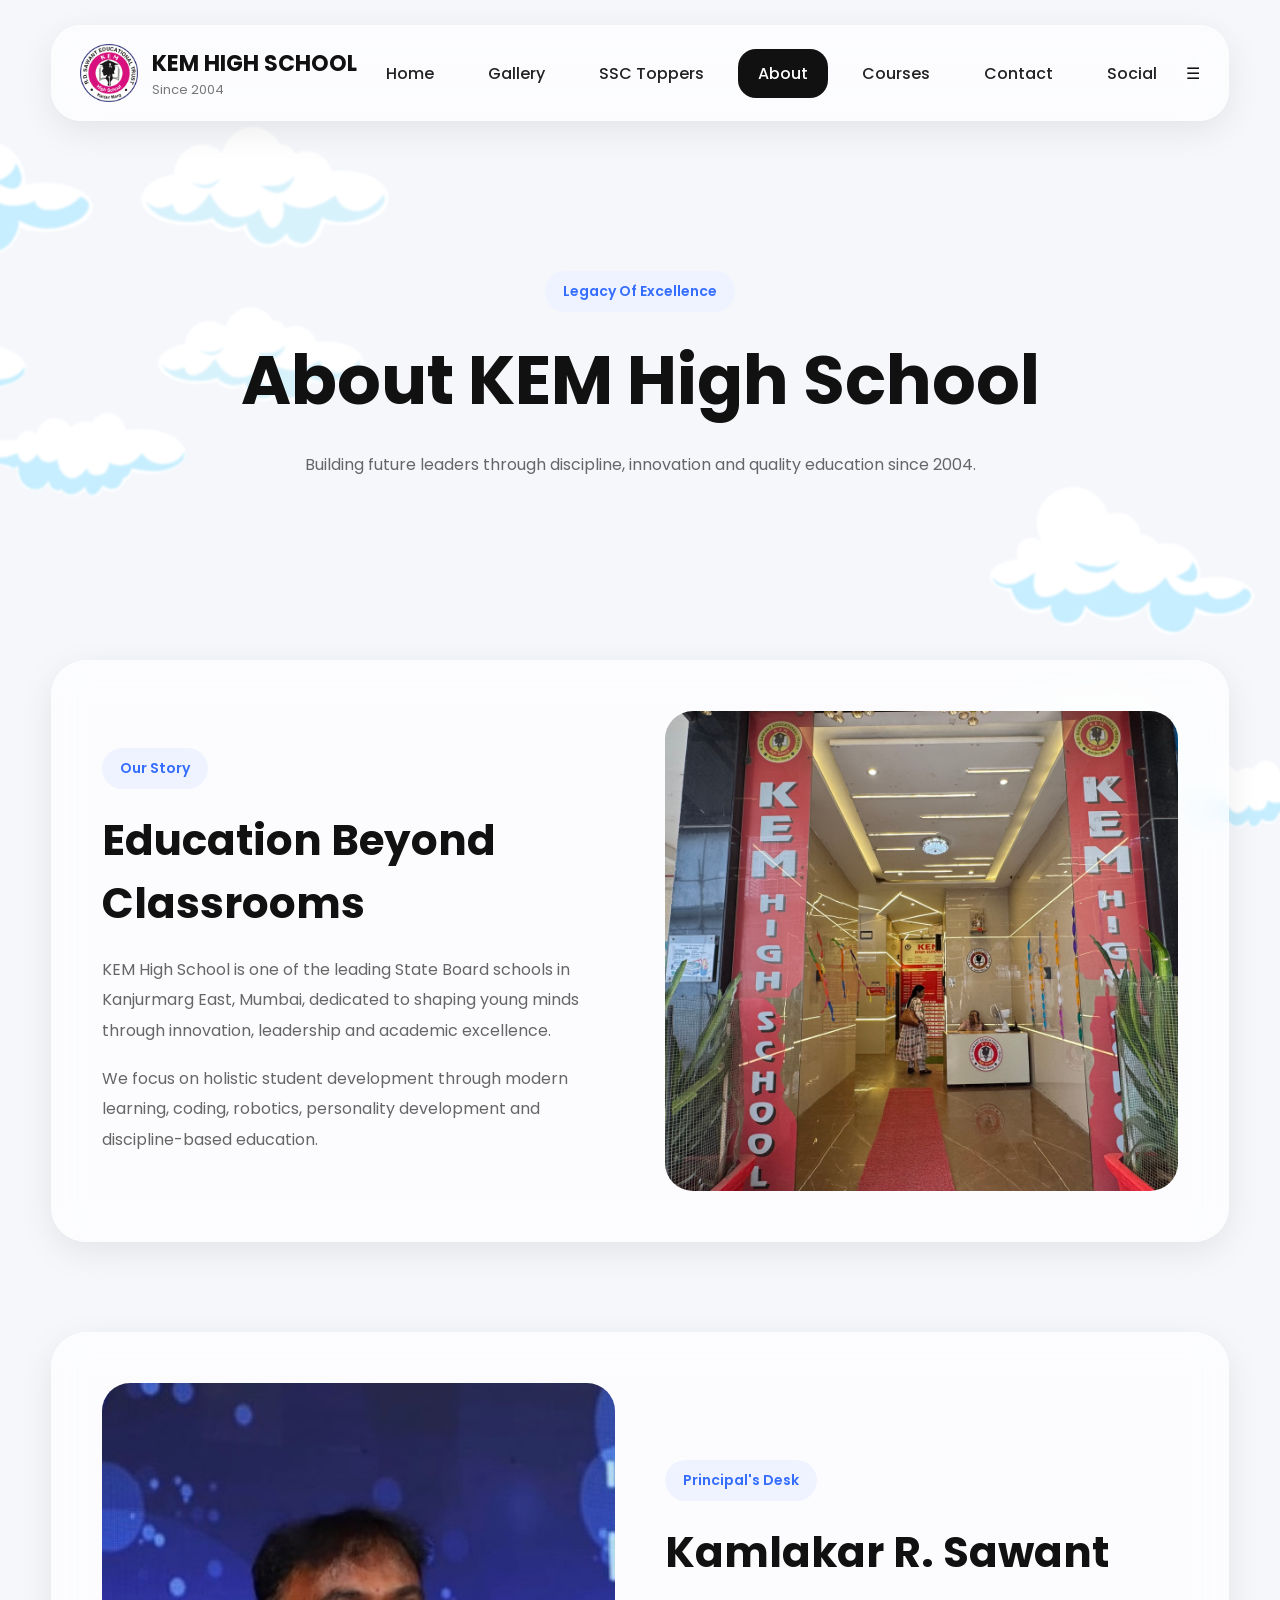
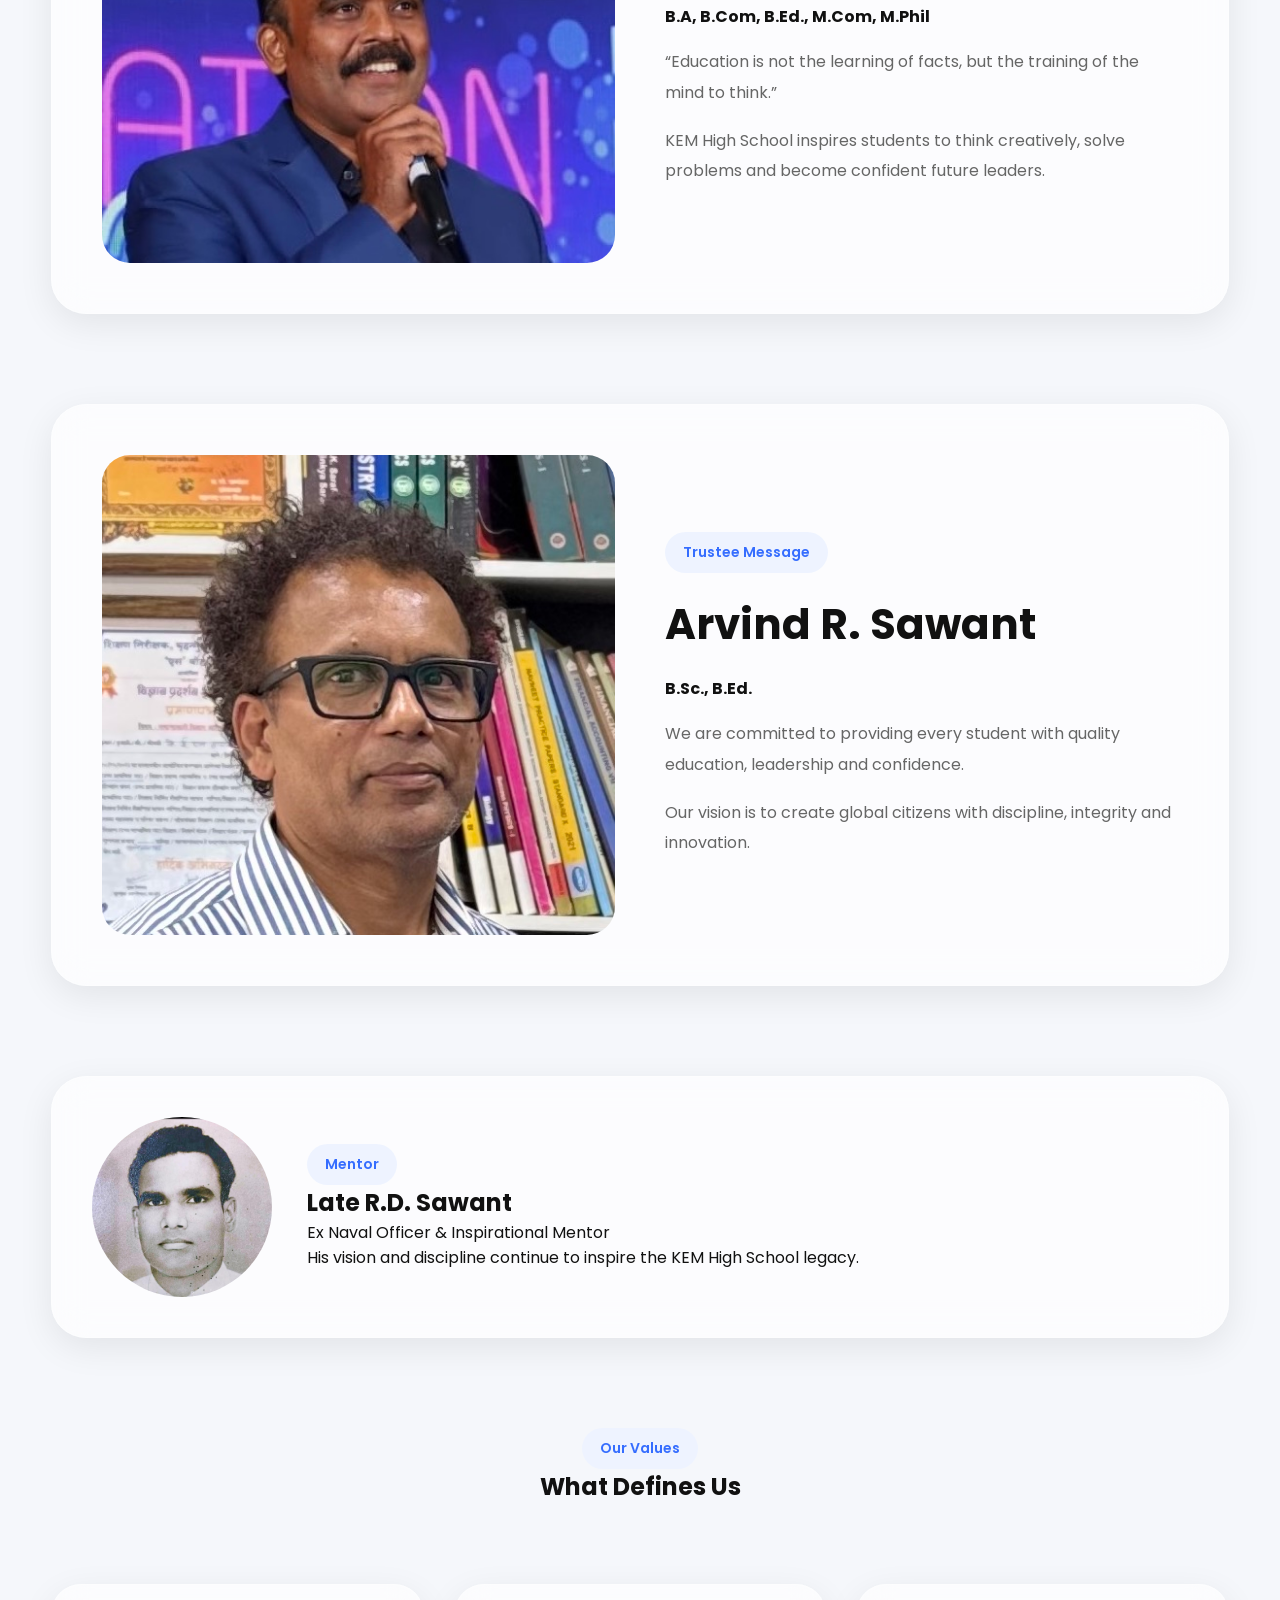
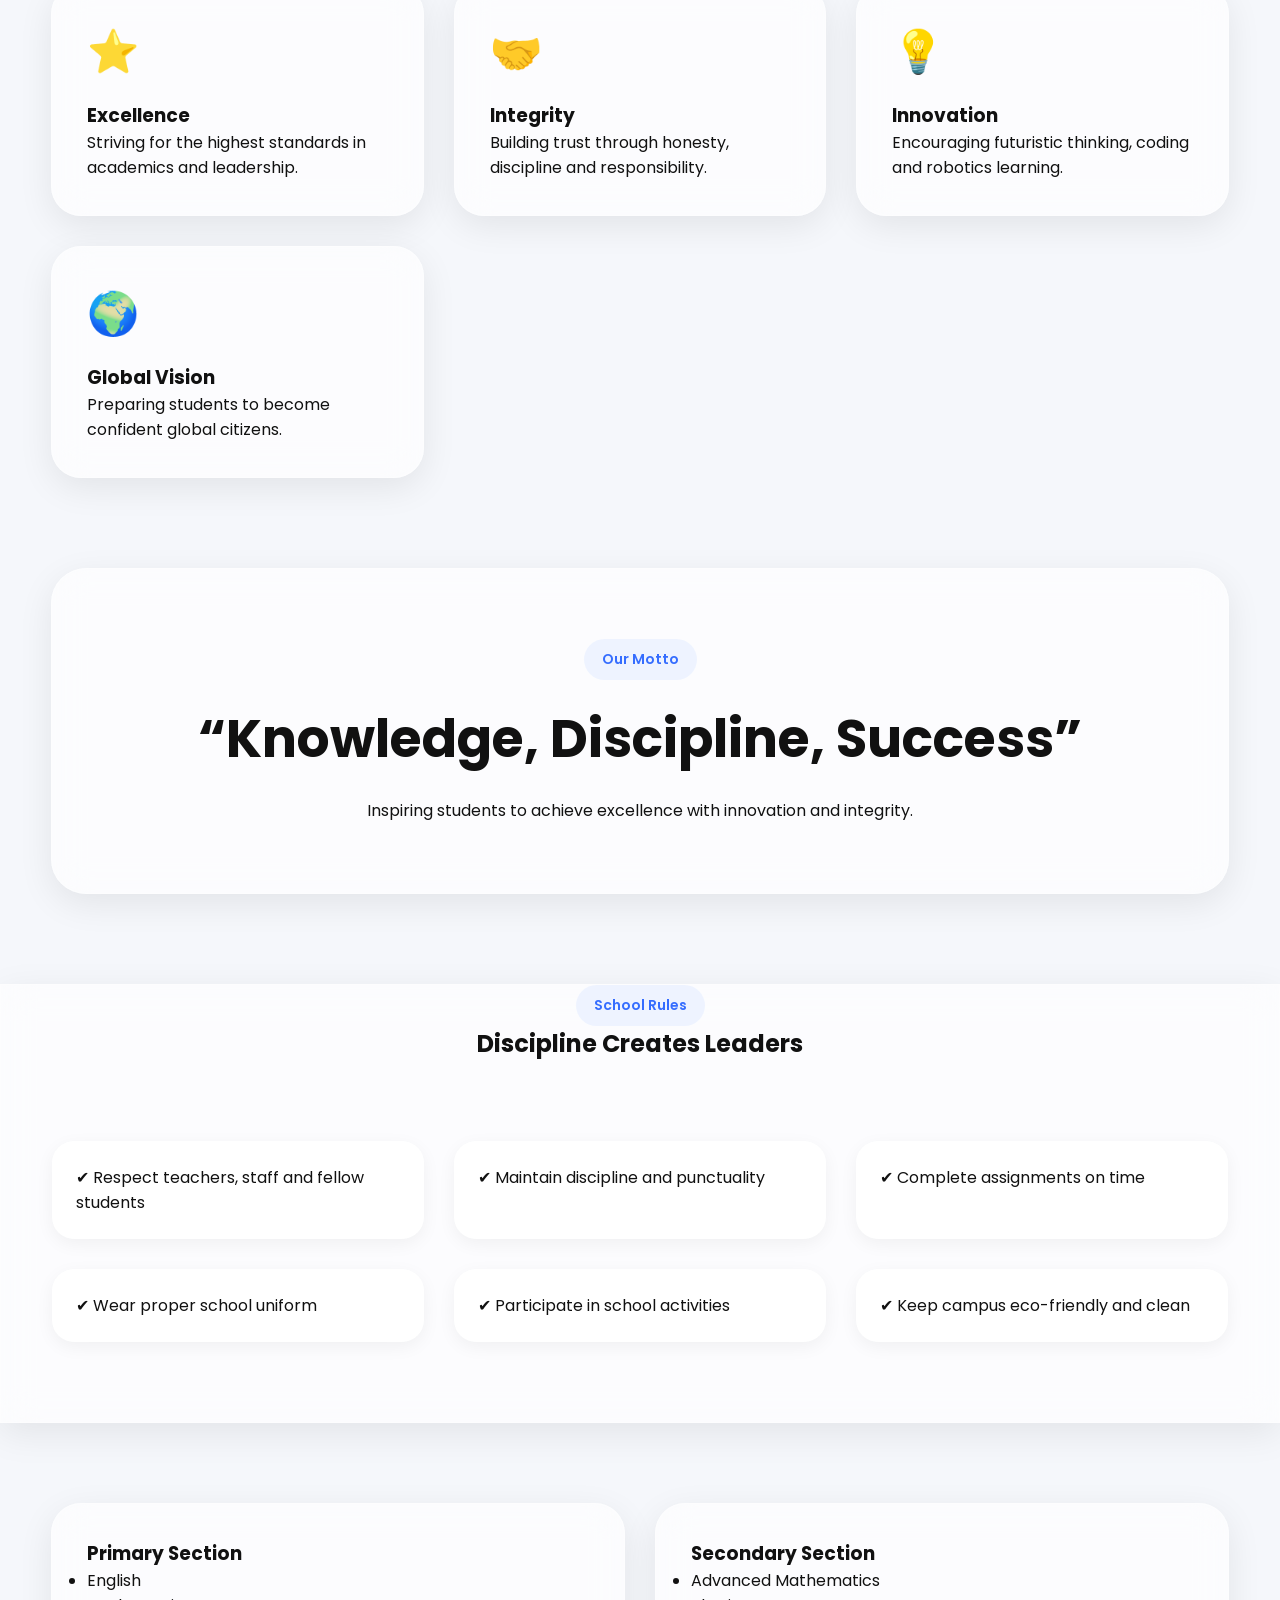
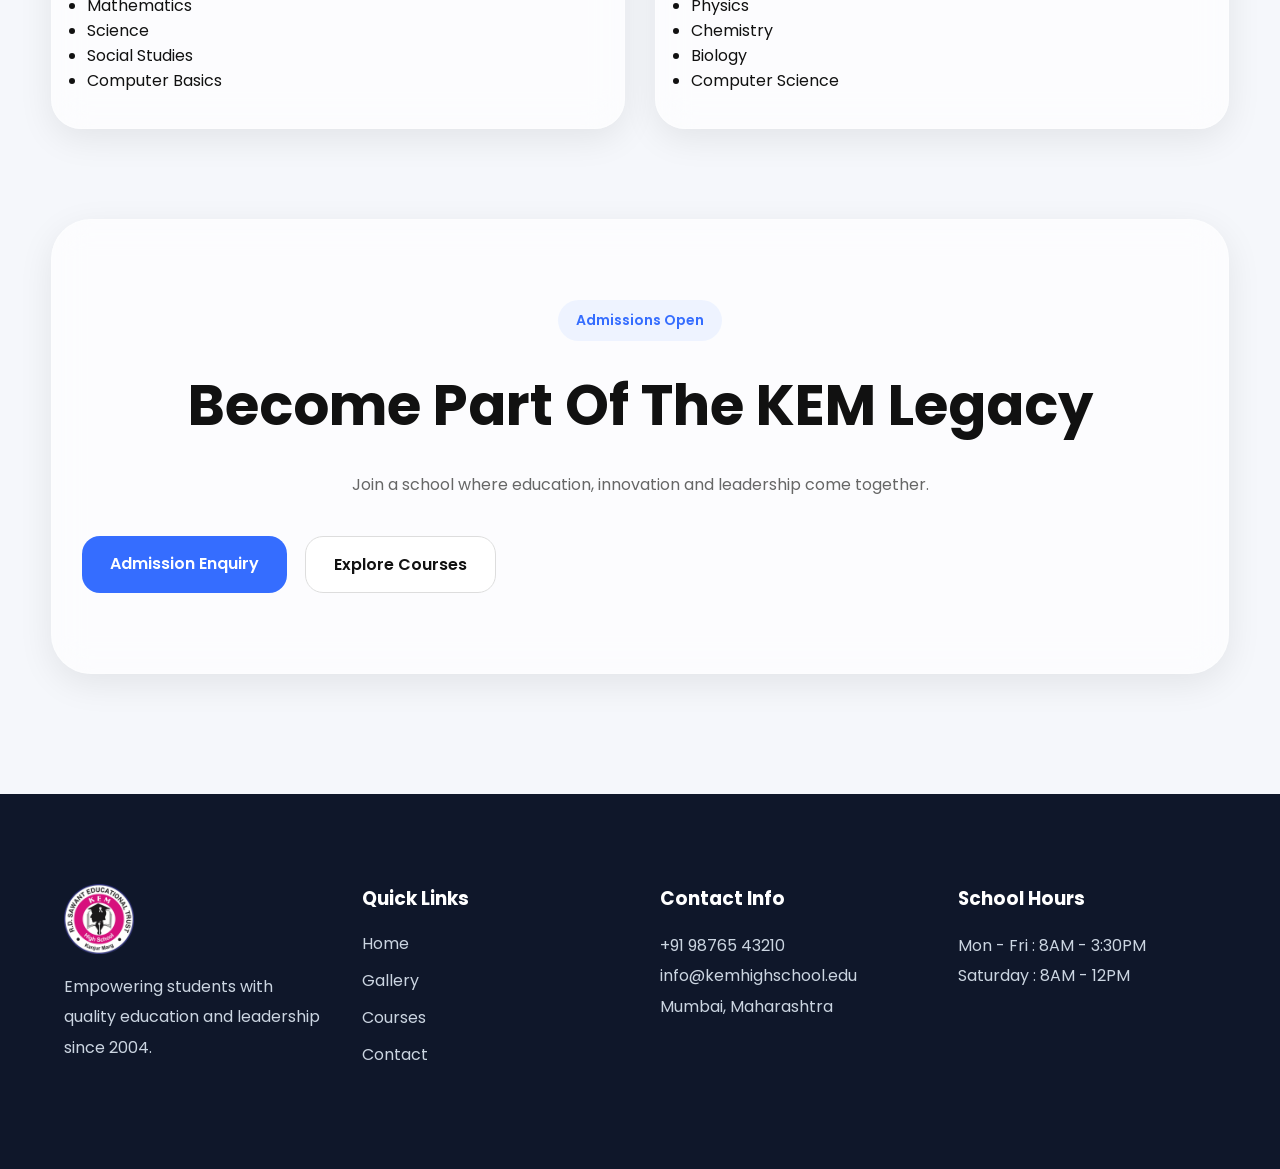
==== about.html @ ccde1e24 "Add files via upload" ====
<!-- about.html -->

<!DOCTYPE html>
<html lang="en">

<head>
    <meta charset="UTF-8">
    <meta name="viewport" content="width=device-width, initial-scale=1.0">

    <title>KEM High School - About</title>

    <link rel="stylesheet" href="style.css">

    <link href="https://fonts.googleapis.com/css2?family=Poppins:wght@300;400;500;600;700;800&display=swap" rel="stylesheet">
</head>

<body>

    <!-- FLOATING BG -->

    <img src="images/cloud.png" class="floating-cloud cloud1">
    <img src="images/cloud.png" class="floating-cloud cloud2">

    <!-- NAVBAR -->

    <header class="navbar glass">

        <div class="logo-box">

            <img src="images/logo.png" class="logo">

            <div>
                <h2>KEM HIGH SCHOOL</h2>
                <p>Since 2004</p>
            </div>

        </div>

        <nav>

            <a href="index.html">Home</a>
            <a href="gallery.html">Gallery</a>
            <a href="toppers.html">SSC Toppers</a>
            <a href="about.html" class="active">About</a>
            <a href="courses.html">Courses</a>
            <a href="contact.html">Contact</a>
            <a href="social.html">Social</a>

        </nav>

    </header>

    <!-- HERO -->

    <section class="page-hero center">

        <span class="premium-badge">
            Legacy Of Excellence
        </span>

        <h1>About KEM High School</h1>

        <p>
            Building future leaders through discipline,
            innovation and quality education since 2004.
        </p>

    </section>

    <!-- OUR STORY -->

    <section class="glass about-box hover-card">

        <div class="about-text">

            <span class="premium-badge">
                Our Story
            </span>

            <h2>Education Beyond Classrooms</h2>

            <p>
                KEM High School is one of the leading State Board schools
                in Kanjurmarg East, Mumbai, dedicated to shaping young minds
                through innovation, leadership and academic excellence.
            </p>

            <p>
                We focus on holistic student development through modern learning,
                coding, robotics, personality development and discipline-based education.
            </p>

        </div>

        <div class="about-image">

            <img src="images/hero2.jpg">

        </div>

    </section>

    <!-- PRINCIPAL -->

    <section class="glass leadership-card hover-card">

        <div class="leader-image">
            <img src="images/principal.jpg">
        </div>

        <div class="leader-content">

            <span class="premium-badge">
                Principal's Desk
            </span>

            <h2>Kamlakar R. Sawant</h2>

            <h4>
                B.A, B.Com, B.Ed., M.Com, M.Phil
            </h4>

            <p>
                “Education is not the learning of facts,
                but the training of the mind to think.”
            </p>

            <p>
                KEM High School inspires students to think creatively,
                solve problems and become confident future leaders.
            </p>

        </div>

    </section>

    <!-- TRUSTEE -->

    <section class="glass leadership-card reverse hover-card">

        <div class="leader-content">

            <span class="premium-badge">
                Trustee Message
            </span>

            <h2>Arvind R. Sawant</h2>

            <h4>B.Sc., B.Ed.</h4>

            <p>
                We are committed to providing every student
                with quality education, leadership and confidence.
            </p>

            <p>
                Our vision is to create global citizens
                with discipline, integrity and innovation.
            </p>

        </div>

        <div class="leader-image">
            <img src="images/trustee.jpg">
        </div>

    </section>

    <!-- MENTOR -->

    <section class="glass mentor-section hover-card">

        <img src="images/mentor.jpg" class="mentor-image">

        <div>

            <span class="premium-badge">
                Mentor
            </span>

            <h2>Late R.D. Sawant</h2>

            <p>
                Ex Naval Officer & Inspirational Mentor
            </p>

            <p>
                His vision and discipline continue to inspire
                the KEM High School legacy.
            </p>

        </div>

    </section>

    <!-- VALUES -->

    <section class="values-section">

        <div class="section-heading center">

            <span class="premium-badge">
                Our Values
            </span>

            <h2>What Defines Us</h2>

        </div>

        <div class="values-grid">

            <div class="value-card glass hover-card">

                <div class="value-icon">⭐</div>

                <h3>Excellence</h3>

                <p>
                    Striving for the highest standards
                    in academics and leadership.
                </p>

            </div>

            <div class="value-card glass hover-card">

                <div class="value-icon">🤝</div>

                <h3>Integrity</h3>

                <p>
                    Building trust through honesty,
                    discipline and responsibility.
                </p>

            </div>

            <div class="value-card glass hover-card">

                <div class="value-icon">💡</div>

                <h3>Innovation</h3>

                <p>
                    Encouraging futuristic thinking,
                    coding and robotics learning.
                </p>

            </div>

            <div class="value-card glass hover-card">

                <div class="value-icon">🌍</div>

                <h3>Global Vision</h3>

                <p>
                    Preparing students to become
                    confident global citizens.
                </p>

            </div>

        </div>

    </section>

    <!-- MOTTO -->

    <section class="glass motto-section center hover-card">

        <span class="premium-badge">
            Our Motto
        </span>

        <h2>
            “Knowledge, Discipline, Success”
        </h2>

        <p>
            Inspiring students to achieve excellence
            with innovation and integrity.
        </p>

    </section>

    <!-- RULES -->

    <section class="glass rules-section">

        <div class="section-heading center">

            <span class="premium-badge">
                School Rules
            </span>

            <h2>Discipline Creates Leaders</h2>

        </div>

        <div class="rules-grid">

            <div class="rule-item hover-card">
                ✔ Respect teachers, staff and fellow students
            </div>

            <div class="rule-item hover-card">
                ✔ Maintain discipline and punctuality
            </div>

            <div class="rule-item hover-card">
                ✔ Complete assignments on time
            </div>

            <div class="rule-item hover-card">
                ✔ Wear proper school uniform
            </div>

            <div class="rule-item hover-card">
                ✔ Participate in school activities
            </div>

            <div class="rule-item hover-card">
                ✔ Keep campus eco-friendly and clean
            </div>

        </div>

    </section>

    <!-- CURRICULUM -->

    <section class="curriculum-grid">

        <div class="glass curriculum-card hover-card">

            <h3>Primary Section</h3>

            <ul>
                <li>English</li>
                <li>Mathematics</li>
                <li>Science</li>
                <li>Social Studies</li>
                <li>Computer Basics</li>
            </ul>

        </div>

        <div class="glass curriculum-card hover-card">

            <h3>Secondary Section</h3>

            <ul>
                <li>Advanced Mathematics</li>
                <li>Physics</li>
                <li>Chemistry</li>
                <li>Biology</li>
                <li>Computer Science</li>
            </ul>

        </div>

    </section>

    <!-- CTA -->

    <section class="enquiry-section glass">

        <span class="premium-badge">
            Admissions Open
        </span>

        <h2>Become Part Of The KEM Legacy</h2>

        <p>
            Join a school where education,
            innovation and leadership come together.
        </p>

        <div class="hero-buttons">

            <a href="contact.html" class="primary-btn">
                Admission Enquiry
            </a>

            <a href="courses.html" class="secondary-btn">
                Explore Courses
            </a>

        </div>

    </section>

    <!-- FOOTER -->

    <footer class="footer">

        <div class="footer-grid">

            <div>

                <img src="images/logo.png" class="footer-logo">

                <p>
                    Empowering students with quality
                    education and leadership since 2004.
                </p>

            </div>

            <div>

                <h3>Quick Links</h3>

                <a href="index.html">Home</a>
                <a href="gallery.html">Gallery</a>
                <a href="courses.html">Courses</a>
                <a href="contact.html">Contact</a>

            </div>

            <div>

                <h3>Contact Info</h3>

                <p>+91 98765 43210</p>
                <p>info@kemhighschool.edu</p>
                <p>Mumbai, Maharashtra</p>

            </div>

            <div>

                <h3>School Hours</h3>

                <p>Mon - Fri : 8AM - 3:30PM</p>
                <p>Saturday : 8AM - 12PM</p>

            </div>

        </div>

    </footer>

<script src="script.js"></script>

</body>
</html>
---- style.css ----
/* style.css */

/* =========================
RESET
========================= */

*{
    margin:0;
    padding:0;
    box-sizing:border-box;
}

html{
    scroll-behavior:smooth;
}

body{
    font-family:'Poppins',sans-serif;
    background:#f5f7fb;
    color:#111;
    overflow-x:hidden;
    position:relative;
}

/* =========================
GLOBAL
========================= */

img{
    width:100%;
    display:block;
}

a{
    text-decoration:none;
}

.center{
    text-align:center;
}

/* =========================
GLASS EFFECT
========================= */

.glass{
    background:rgba(255,255,255,0.65);
    backdrop-filter:blur(18px);
    border:1px solid rgba(255,255,255,0.3);
    box-shadow:0 10px 35px rgba(0,0,0,0.08);
}

/* =========================
FLOATING CLOUDS
========================= */

.floating-cloud{
    position:fixed;
    opacity:0.13;
    z-index:-1;
    animation:floatCloud 40s linear infinite;
    filter:blur(1px);
}

.cloud1{
    width:650px;
    top:60px;
    left:-250px;
}

.cloud2{
    width:520px;
    bottom:60px;
    right:-220px;
}

@keyframes floatCloud{

    0%{
        transform:translateX(0);
    }

    100%{
        transform:translateX(1600px);
    }

}

/* =========================
LOADER
========================= */

#loader{
    position:fixed;
    width:100%;
    height:100vh;
    background:white;
    display:flex;
    flex-direction:column;
    justify-content:center;
    align-items:center;
    z-index:99999;
    transition:1s;
}

.loading-text{
    margin-top:15px;
    font-size:18px;
    font-weight:600;
    color:#356dff;
}

/* =========================
NAVBAR
========================= */

.navbar{
    width:92%;
    margin:25px auto;
    padding:18px 28px;
    border-radius:30px;

    display:flex;
    align-items:center;
    justify-content:space-between;

    position:sticky;
    top:12px;

    z-index:999;
}

.logo-box{
    display:flex;
    align-items:center;
    gap:14px;
}

.logo{
    width:58px;
}

.logo-box h2{
    font-size:22px;
    font-weight:700;
}

.logo-box p{
    color:#777;
    font-size:13px;
}

nav{
    display:flex;
    gap:14px;
    flex-wrap:wrap;
}

nav a{
    color:#222;
    padding:12px 20px;
    border-radius:18px;
    font-weight:500;
    transition:0.35s ease;
}

nav a:hover{
    background:#356dff;
    color:white;
    transform:translateY(-4px);
}

nav .active{
    background:#111;
    color:white;
}

/* =========================
HERO
========================= */

.hero{
    width:92%;
    margin:40px auto;
    display:grid;
    grid-template-columns:1fr 1fr;
    align-items:center;
    gap:60px;
}

.hero-content h1{
    font-size:72px;
    line-height:1.1;
    margin:20px 0;
}

.hero-content p{
    color:#666;
    line-height:1.9;
    font-size:17px;
}

.hero-image img{
    border-radius:40px;
    height:620px;
    object-fit:cover;
    box-shadow:0 20px 50px rgba(0,0,0,0.15);

    transition:opacity 0.8s ease-in-out;
    opacity:1;
}

/* =========================
PAGE HERO
========================= */

.page-hero{
    width:92%;
    margin:60px auto;
    padding:90px 30px;
}

.page-hero h1{
    font-size:68px;
    margin:18px 0;
}

.page-hero p{
    color:#666;
    max-width:760px;
    margin:auto;
    line-height:1.9;
}

/* =========================
PREMIUM BADGE
========================= */

.premium-badge{
    display:inline-block;
    background:#eef3ff;
    color:#356dff;
    padding:10px 18px;
    border-radius:50px;
    font-size:14px;
    font-weight:600;
}

/* =========================
BUTTONS
========================= */

.hero-buttons{
    display:flex;
    gap:18px;
    flex-wrap:wrap;
    margin-top:35px;
}

.primary-btn,
.secondary-btn{
    padding:15px 28px;
    border-radius:18px;
    font-weight:600;
    transition:0.4s ease;
    display:inline-block;
}

.primary-btn{
    background:#356dff;
    color:white;
}

.secondary-btn{
    background:white;
    color:#111;
    border:1px solid #ddd;
}

.primary-btn:hover,
.secondary-btn:hover{
    transform:translateY(-5px);
    box-shadow:0 18px 35px rgba(0,0,0,0.12);
}

/* =========================
FEATURES
========================= */

.features-grid{
    width:92%;
    margin:90px auto;
    display:grid;
    grid-template-columns:repeat(auto-fit,minmax(280px,1fr));
    gap:30px;
}

.feature-card{
    padding:35px;
    border-radius:30px;
}

.feature-card img{
    width:70px;
    margin-bottom:20px;
}

.feature-card h3{
    margin-bottom:15px;
    font-size:24px;
}

.feature-card p{
    color:#666;
    line-height:1.8;
}

.feature-icon{
    width:70px;
    height:70px;
    border-radius:18px;
    background:#eef3ff;
    display:flex;
    align-items:center;
    justify-content:center;
    font-size:30px;
    margin-bottom:22px;
}

/* =========================
PRINCIPAL / TRUSTEE
========================= */

.principal-section,
.trustee-section,
.about-box,
.leadership-card,
.social-highlight{
    width:92%;
    margin:90px auto;
    padding:50px;
    border-radius:35px;

    display:grid;
    grid-template-columns:1fr 1fr;
    gap:50px;
    align-items:center;
}

.principal-image img,
.trustee-image img,
.about-image img,
.leader-image img,
.highlight-image img{
    border-radius:28px;
    height:480px;
    object-fit:cover;
}

.principal-content h2,
.trustee-content h2,
.about-text h2,
.leader-content h2{
    font-size:42px;
    margin:20px 0;
}

.principal-content p,
.trustee-content p,
.about-text p,
.leader-content p{
    color:#666;
    line-height:1.9;
    margin-top:18px;
}

.reverse{
    direction:rtl;
}

.reverse .leader-content{
    direction:ltr;
}

/* =========================
MENTOR
========================= */

.mentor-box,
.mentor-section{
    width:92%;
    margin:90px auto;
    padding:40px;
    border-radius:35px;

    display:flex;
    align-items:center;
    gap:35px;
}

.mentor-box img,
.mentor-image{
    width:180px;
    height:180px;
    border-radius:50%;
    object-fit:cover;
}

/* =========================
GALLERY
========================= */

.gallery-grid{
    width:92%;
    margin:80px auto;

    display:grid;
    grid-template-columns:repeat(auto-fit,minmax(300px,1fr));
    gap:28px;
}

.gallery-card{
    border-radius:30px;
    overflow:hidden;
    position:relative;
}

.gallery-card img{
    height:380px;
    object-fit:cover;
    transition:0.5s ease;
}

.gallery-overlay{
    position:absolute;
    inset:0;
    background:linear-gradient(to top,rgba(0,0,0,0.75),transparent);
    display:flex;
    align-items:flex-end;
    padding:30px;
}

.gallery-overlay h3{
    color:white;
    font-size:26px;
}

.gallery-card:hover img{
    transform:scale(1.08);
}

/* =========================
VIDEO
========================= */

.video-grid{
    width:92%;
    margin:70px auto;

    display:grid;
    grid-template-columns:repeat(auto-fit,minmax(300px,1fr));
    gap:30px;
}

.video-card{
    border-radius:30px;
    overflow:hidden;
    position:relative;
}

.video-card img{
    height:350px;
    object-fit:cover;
}

.video-overlay{
    position:absolute;
    inset:0;
    background:linear-gradient(to top,rgba(0,0,0,0.7),transparent);
    display:flex;
    flex-direction:column;
    justify-content:flex-end;
    padding:30px;
}

.play-btn{
    width:70px;
    height:70px;
    border-radius:50%;
    background:white;
    display:flex;
    align-items:center;
    justify-content:center;
    font-size:24px;
    margin-bottom:20px;
}

.video-overlay h3{
    color:white;
}

/* =========================
TOPPERS
========================= */

.toppers-hero{
    width:92%;
    margin:50px auto;
    border-radius:40px;
    overflow:hidden;
    position:relative;
}

.toppers-bg{
    height:650px;
    object-fit:cover;
}

.toppers-overlay{
    position:absolute;
    inset:0;
    background:rgba(0,0,0,0.45);

    display:flex;
    flex-direction:column;
    justify-content:center;
    align-items:center;

    text-align:center;
    padding:20px;
}

.toppers-overlay h1{
    color:white;
    font-size:72px;
    margin:25px 0;
}

.toppers-overlay p{
    color:#eee;
    max-width:700px;
    line-height:1.9;
}

/* =========================
STATS
========================= */

.stats-grid{
    width:92%;
    margin:80px auto;

    display:grid;
    grid-template-columns:repeat(auto-fit,minmax(260px,1fr));
    gap:30px;
}

.stat-card{
    padding:40px;
    border-radius:30px;
    text-align:center;
}

.stat-icon{
    font-size:42px;
    margin-bottom:18px;
}

.stat-card h2{
    font-size:52px;
}

.stat-card p{
    color:#666;
    margin-top:10px;
}

/* =========================
TABLE
========================= */

.hall-section{
    width:92%;
    margin:90px auto;
    padding:45px;
    border-radius:35px;
}

.table-container{
    overflow-x:auto;
    margin-top:40px;
}

table{
    width:100%;
    border-collapse:collapse;
}

th,
td{
    padding:22px;
    text-align:left;
}

th{
    background:#eef3ff;
}

tbody tr{
    border-bottom:1px solid #eee;
}

.hover-row:hover{
    background:#f7f9ff;
}

.score-badge{
    background:#356dff;
    color:white;
    padding:8px 16px;
    border-radius:50px;
}

/* =========================
COURSES
========================= */

.courses-grid{
    width:92%;
    margin:80px auto;

    display:grid;
    grid-template-columns:repeat(auto-fit,minmax(340px,1fr));
    gap:35px;
}

.course-card{
    border-radius:35px;
    overflow:hidden;
}

.course-image img{
    height:260px;
    object-fit:cover;
}

.course-content{
    padding:30px;
}

.course-tag{
    display:inline-block;
    background:#eef3ff;
    color:#356dff;
    padding:8px 14px;
    border-radius:50px;
    font-size:13px;
    margin-bottom:15px;
}

.course-content h3{
    font-size:28px;
}

.course-content p{
    color:#666;
    line-height:1.8;
    margin:18px 0;
}

.course-content ul{
    list-style:none;
    margin-bottom:25px;
}

.course-content li{
    margin:10px 0;
    color:#444;
}

/* =========================
CONTACT
========================= */

.contact-layout{
    width:92%;
    margin:80px auto;

    display:grid;
    grid-template-columns:1fr 1fr;
    gap:35px;
}

.contact-info,
.contact-form{
    padding:40px;
    border-radius:35px;
}

.contact-info h2,
.contact-form h2{
    font-size:42px;
    margin:20px 0;
}

.contact-item{
    display:flex;
    gap:20px;
    margin-top:30px;
}

.contact-icon{
    width:60px;
    height:60px;
    border-radius:18px;
    background:#eef3ff;
    display:flex;
    align-items:center;
    justify-content:center;
    font-size:26px;
}

.contact-form form{
    display:flex;
    flex-direction:column;
    gap:20px;
    margin-top:30px;
}

.contact-form input,
.contact-form textarea{
    padding:18px;
    border:none;
    border-radius:18px;
    background:#f6f7fb;
    font-family:'Poppins',sans-serif;
}

/* =========================
MAP
========================= */

.map-section{
    width:92%;
    margin:90px auto;
}

.map-box{
    margin-top:40px;
    border-radius:35px;
    overflow:hidden;
}

.map-box iframe{
    width:100%;
    height:500px;
    border:none;
}

.map-btn-box{
    margin-top:30px;
    text-align:center;
}

/* =========================
SOCIAL
========================= */

.social-grid{
    width:92%;
    margin:80px auto;

    display:grid;
    grid-template-columns:repeat(auto-fit,minmax(300px,1fr));
    gap:30px;
}

.social-card{
    padding:40px;
    border-radius:35px;
    text-align:center;
}

.social-icon{
    width:85px;
    height:85px;
    border-radius:25px;
    margin:auto auto 25px;

    display:flex;
    align-items:center;
    justify-content:center;

    font-size:38px;

    background:#eef3ff;
}

.social-card h2{
    margin-bottom:15px;
}

.social-card p{
    color:#666;
    line-height:1.8;
    margin-bottom:25px;
}

/* =========================
VALUES / RULES
========================= */

.values-grid,
.rules-grid,
.curriculum-grid,
.achievement-grid,
.quick-actions{
    width:92%;
    margin:80px auto;

    display:grid;
    grid-template-columns:repeat(auto-fit,minmax(280px,1fr));
    gap:30px;
}

.value-card,
.curriculum-card,
.achievement-card,
.action-card{
    padding:35px;
    border-radius:30px;
}

.value-icon,
.achievement-icon,
.action-icon{
    font-size:42px;
    margin-bottom:18px;
}

.rule-item{
    background:white;
    padding:24px;
    border-radius:22px;
    box-shadow:0 5px 18px rgba(0,0,0,0.05);
}

/* =========================
MOTTO
========================= */

.motto-section{
    width:92%;
    margin:90px auto;
    padding:70px 30px;
    border-radius:35px;
}

.motto-section h2{
    font-size:52px;
    margin:20px 0;
}

/* =========================
ENQUIRY SECTION
========================= */

.enquiry-section{
    width:92%;
    margin:90px auto;
    padding:80px 30px;
    border-radius:40px;
    text-align:center;
}

.enquiry-section h2{
    font-size:56px;
    margin:22px 0;
}

.enquiry-section p{
    max-width:760px;
    margin:auto;
    color:#666;
    line-height:1.9;
}

/* =========================
FOOTER
========================= */

.footer{
    background:#0f172a;
    margin-top:120px;
    padding:90px 5%;
    color:white;
}

.footer-grid{
    display:grid;
    grid-template-columns:repeat(auto-fit,minmax(220px,1fr));
    gap:40px;
}

.footer-logo{
    width:70px;
    margin-bottom:18px;
}

.footer p{
    color:#cbd5e1;
    line-height:1.9;
}

.footer h3{
    margin-bottom:18px;
}

.footer a{
    display:block;
    color:#cbd5e1;
    margin-bottom:12px;
}

/* =========================
HOVER EFFECT
========================= */

.hover-card{
    transition:0.45s ease;
}

.hover-card:hover{
    transform:
    translateY(-10px)
    scale(1.02);

    box-shadow:0 25px 50px rgba(0,0,0,0.12);
}

/* =========================
RESPONSIVE
========================= */

@media(max-width:992px){

    .hero,
    .principal-section,
    .trustee-section,
    .about-box,
    .leadership-card,
    .social-highlight,
    .contact-layout{
        grid-template-columns:1fr;
    }

    .hero-content h1,
    .page-hero h1,
    .toppers-overlay h1{
        font-size:48px;
    }

    .principal-content h2,
    .trustee-content h2,
    .about-text h2,
    .leader-content h2,
    .contact-info h2,
    .contact-form h2,
    .enquiry-section h2{
        font-size:36px;
    }

    .navbar{
        flex-direction:column;
        gap:20px;
    }

    nav{
        justify-content:center;
    }

    .mentor-box,
    .mentor-section{
        flex-direction:column;
        text-align:center;
    }

    .hero-image img{
        height:450px;
    }

}
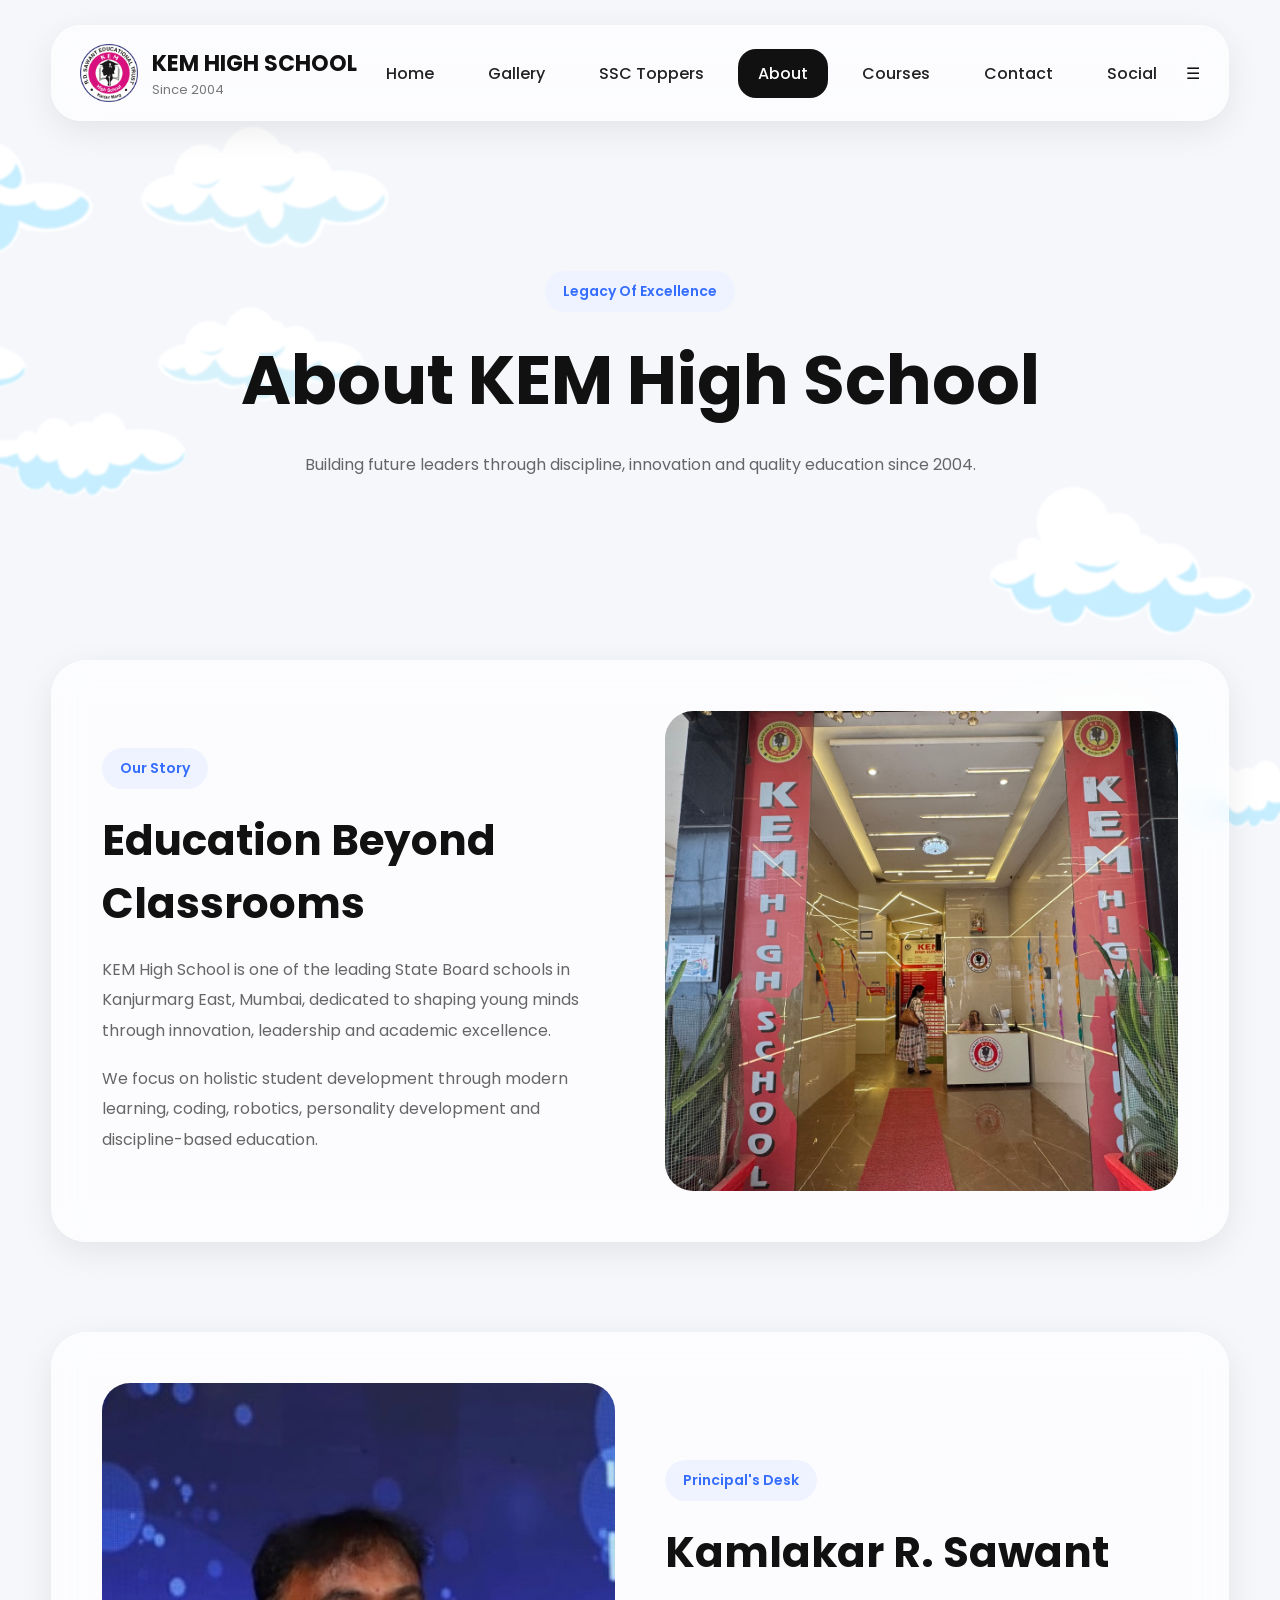
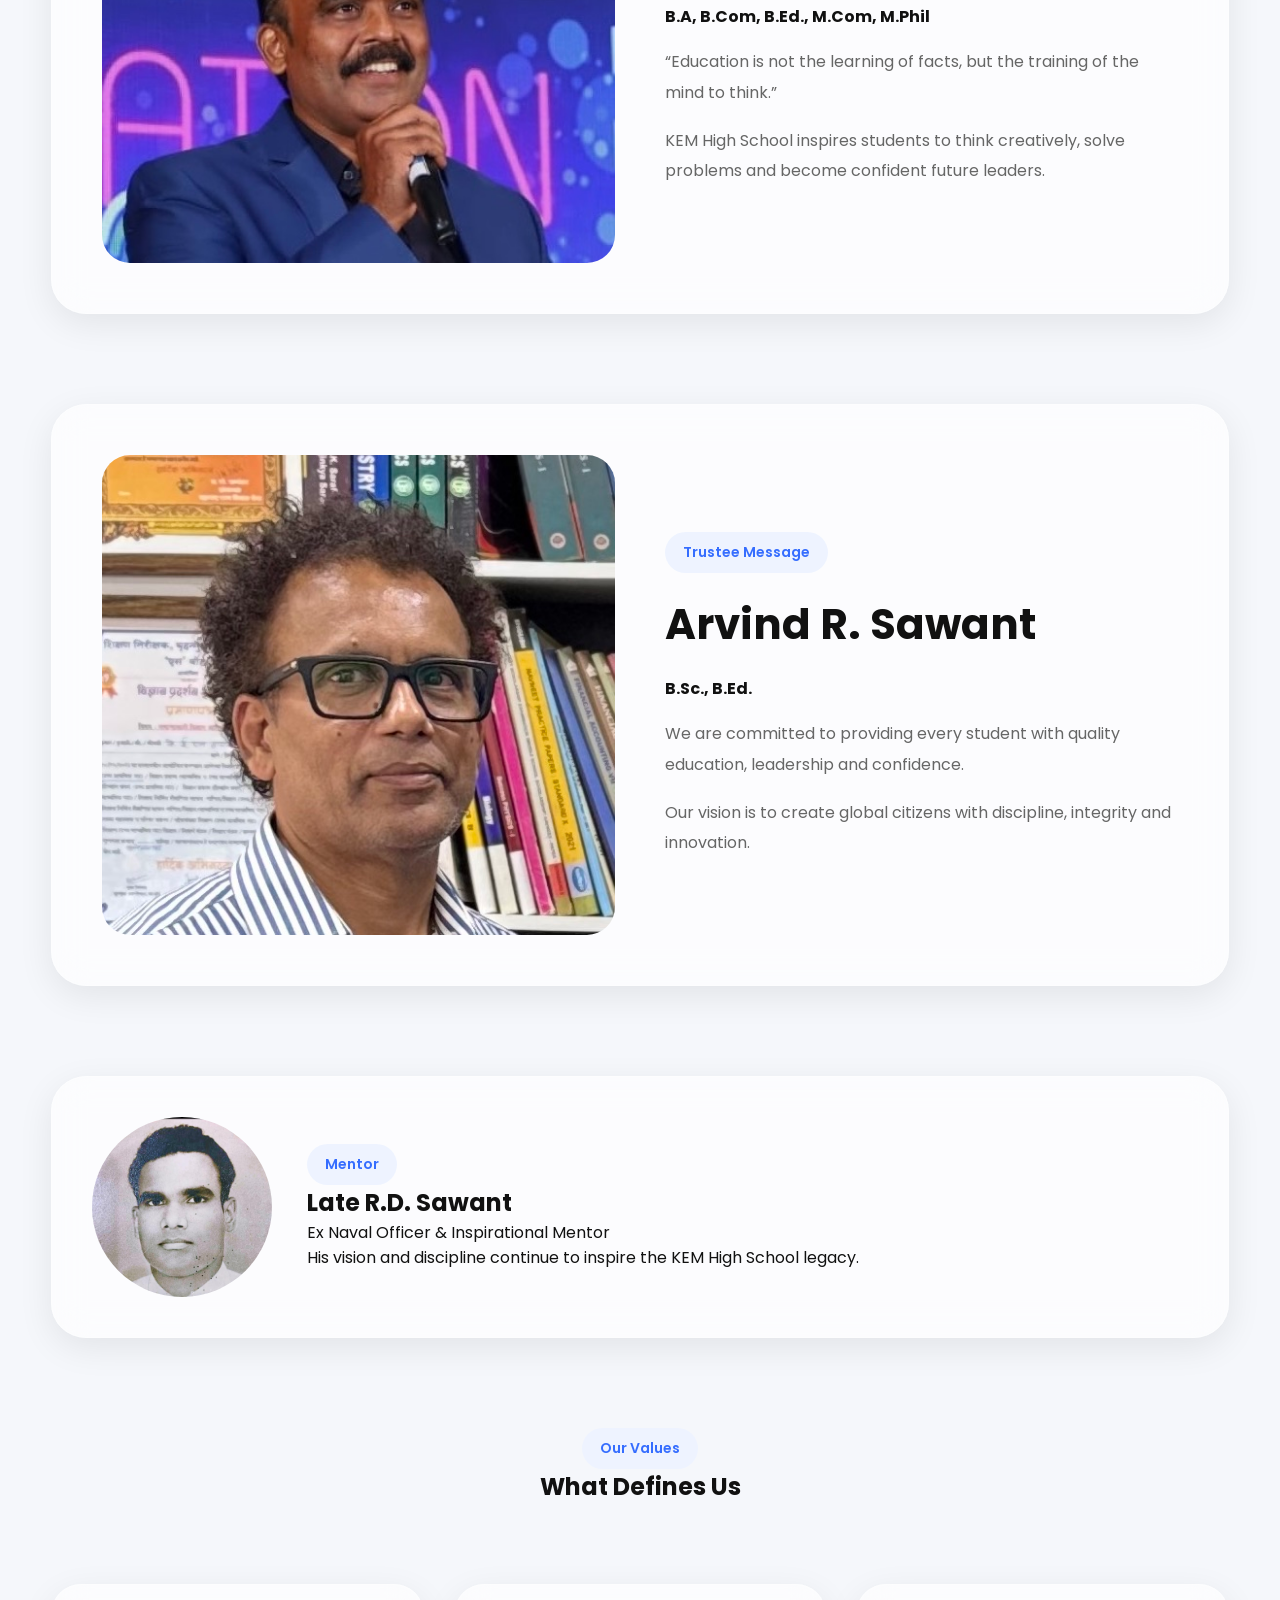
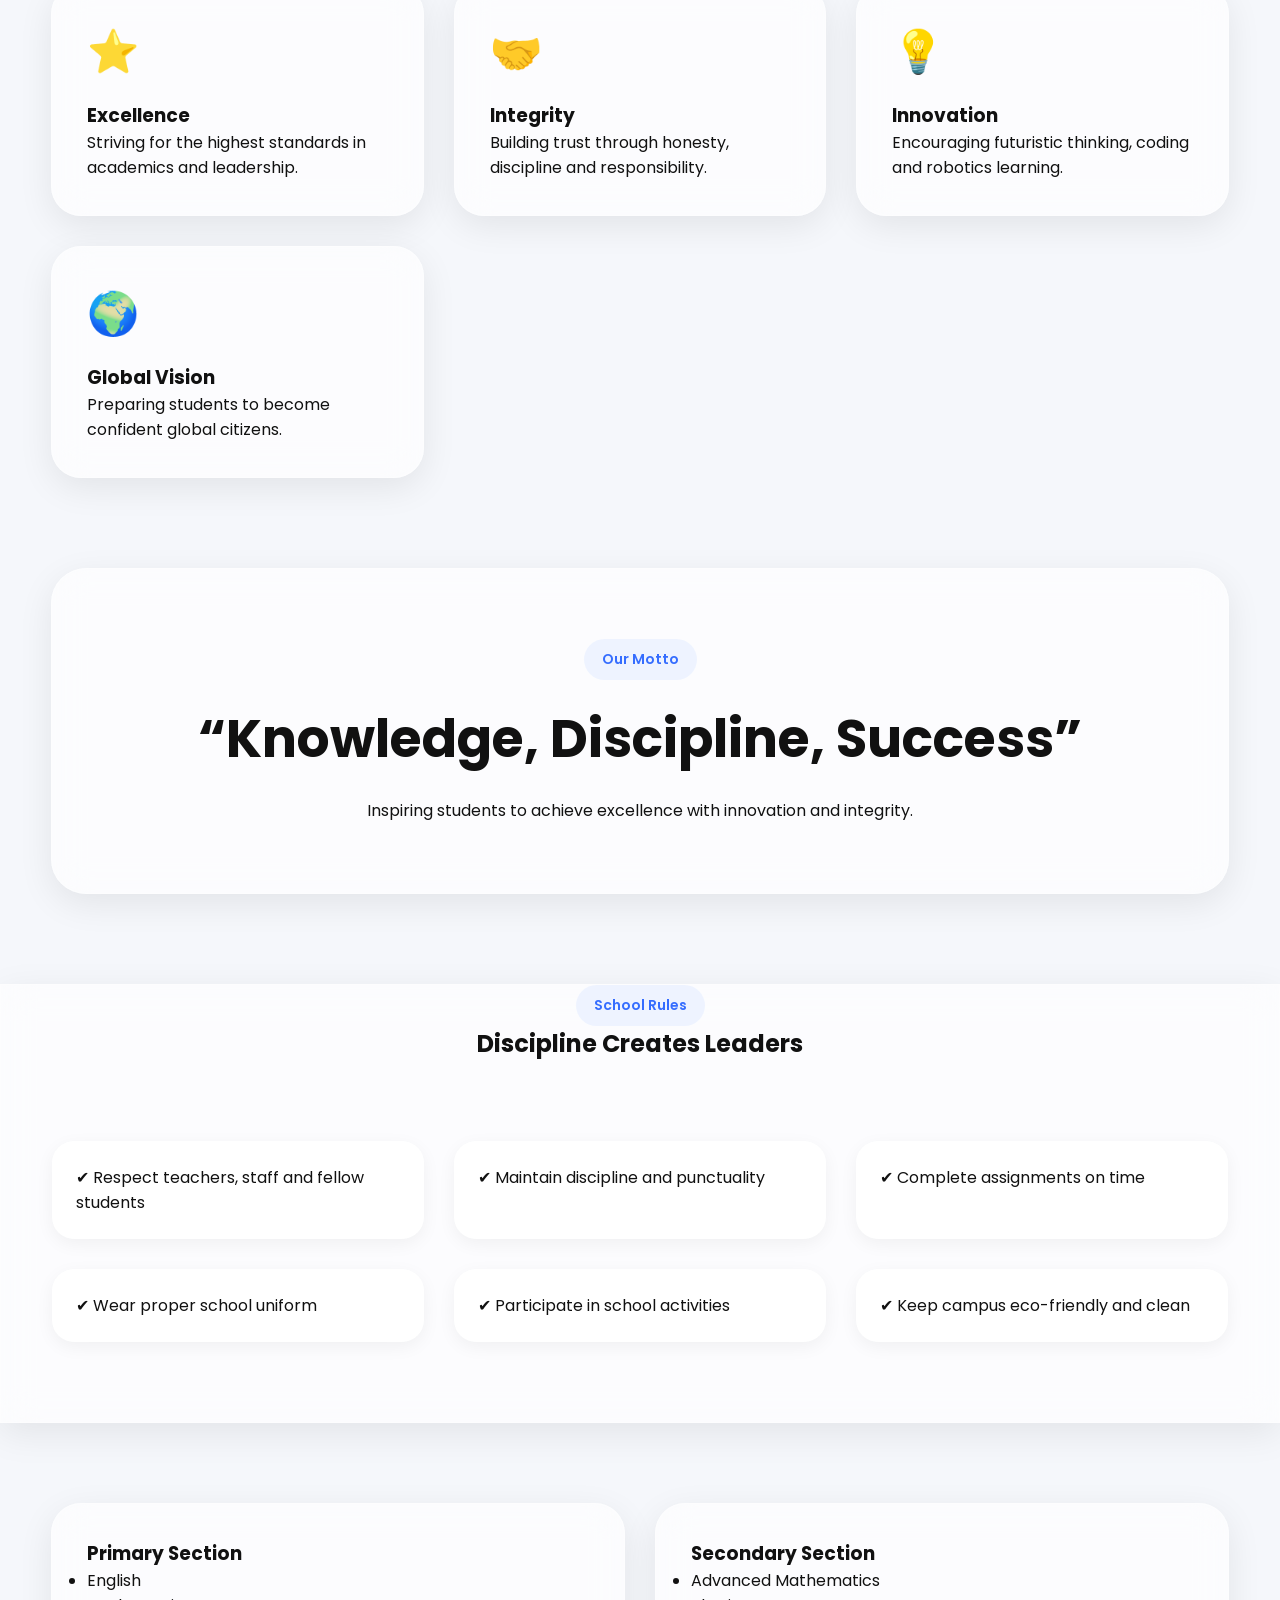
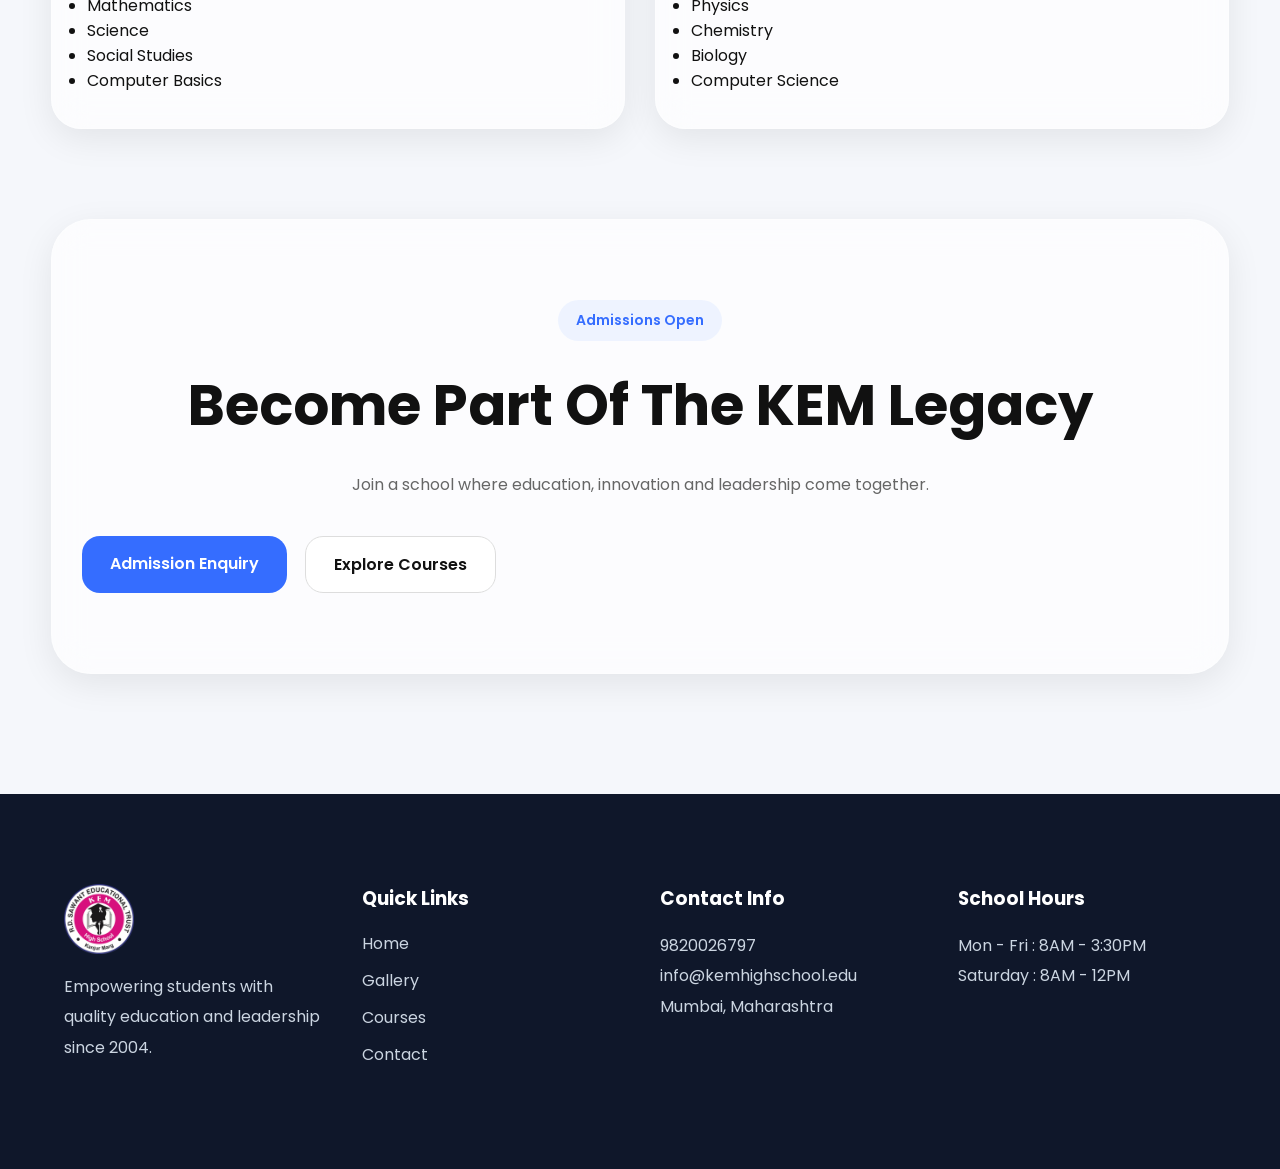
==== commit e087608a: "Update about.html" ====
--- a/about.html
+++ b/about.html
@@ -423,7 +423,7 @@
 
                 <h3>Contact Info</h3>
 
-                <p>+91 98765 43210</p>
+                <p>9820026797</p>
                 <p>info@kemhighschool.edu</p>
                 <p>Mumbai, Maharashtra</p>
 
@@ -445,4 +445,4 @@
 <script src="script.js"></script>
 
 </body>
-</html>+</html>
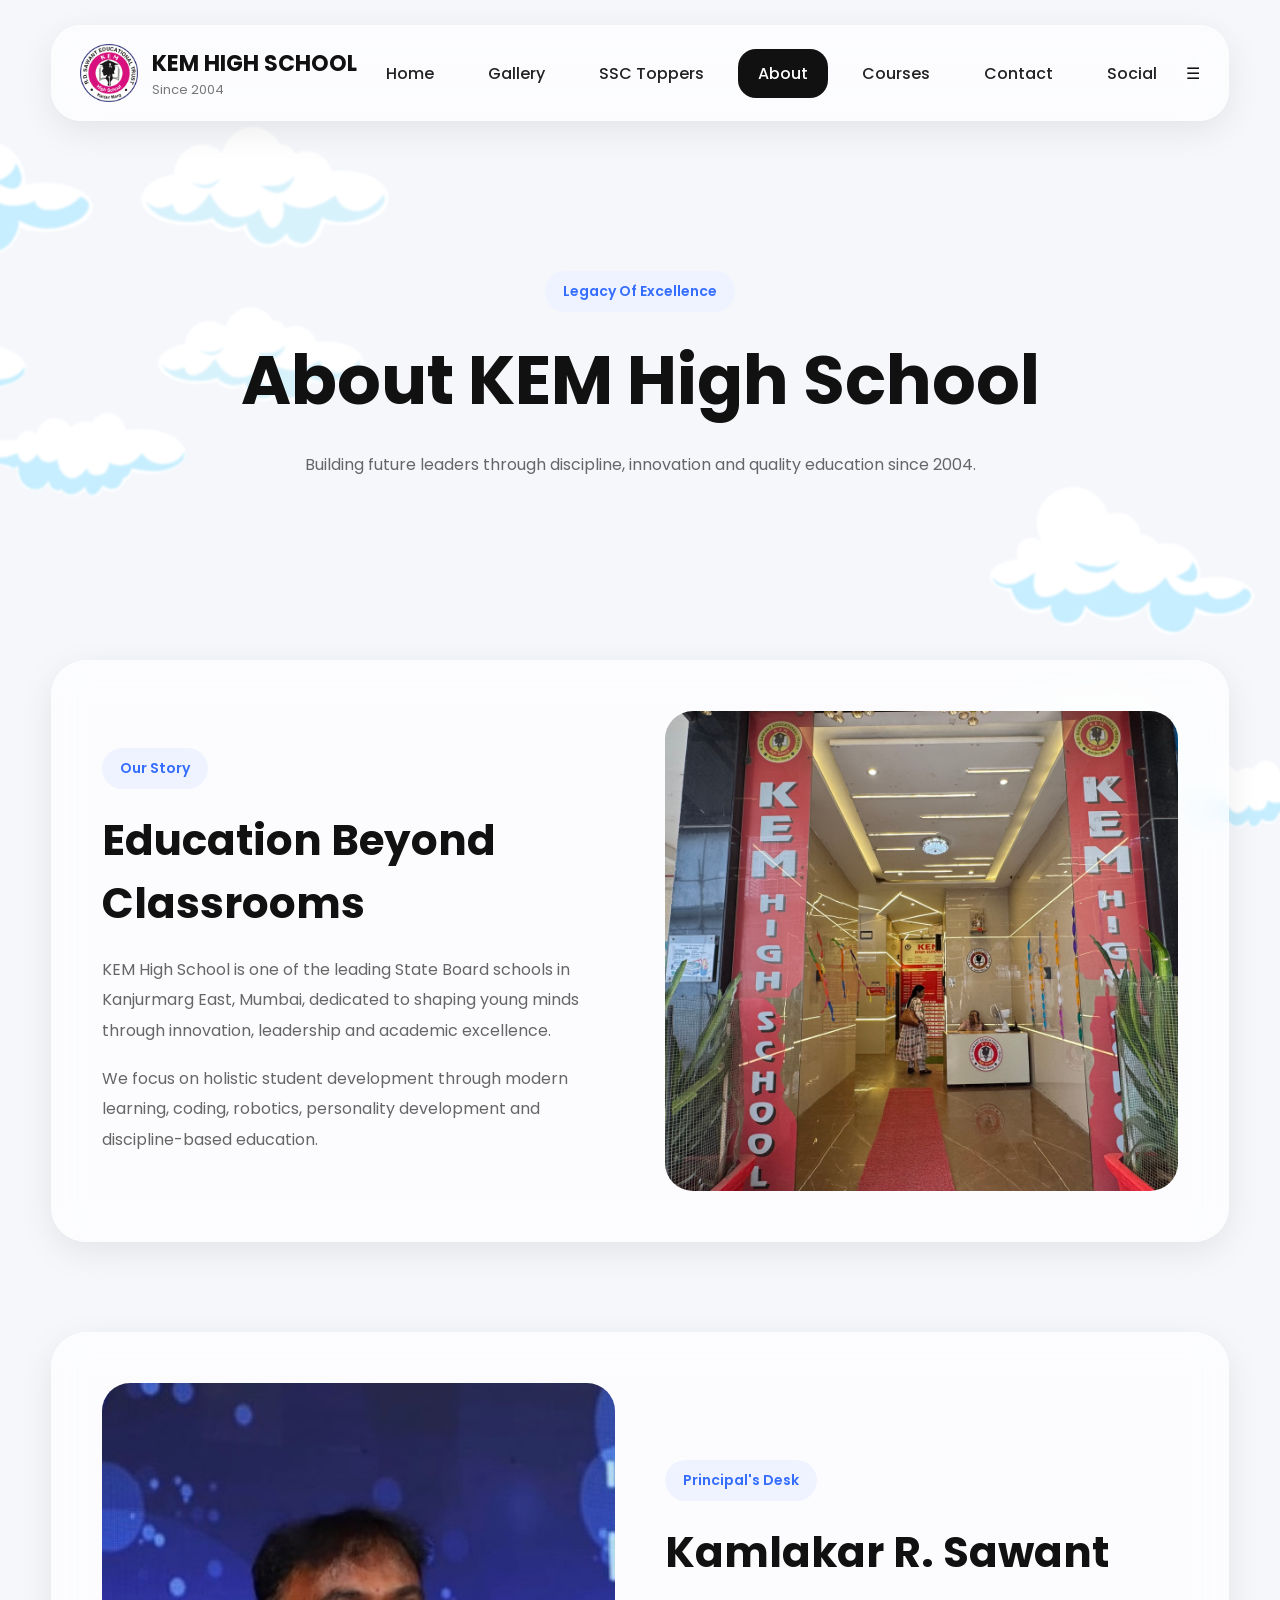
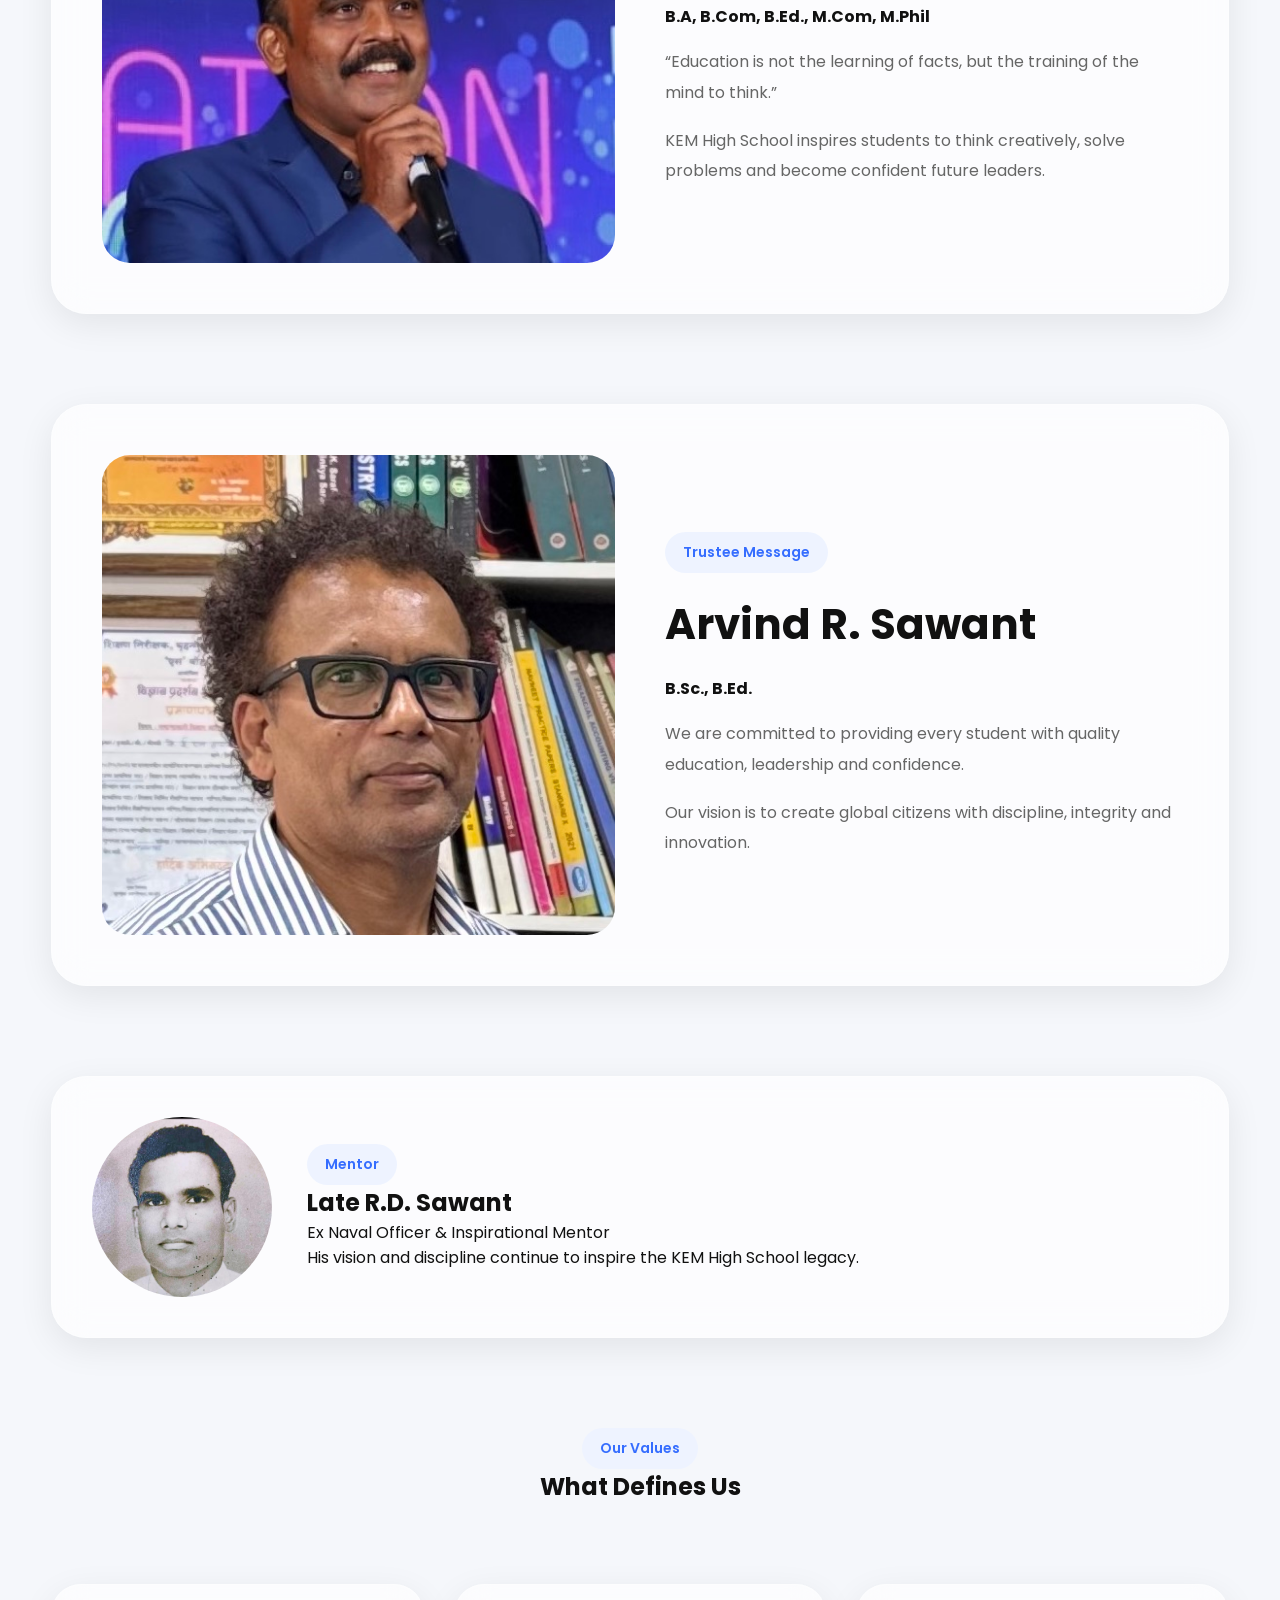
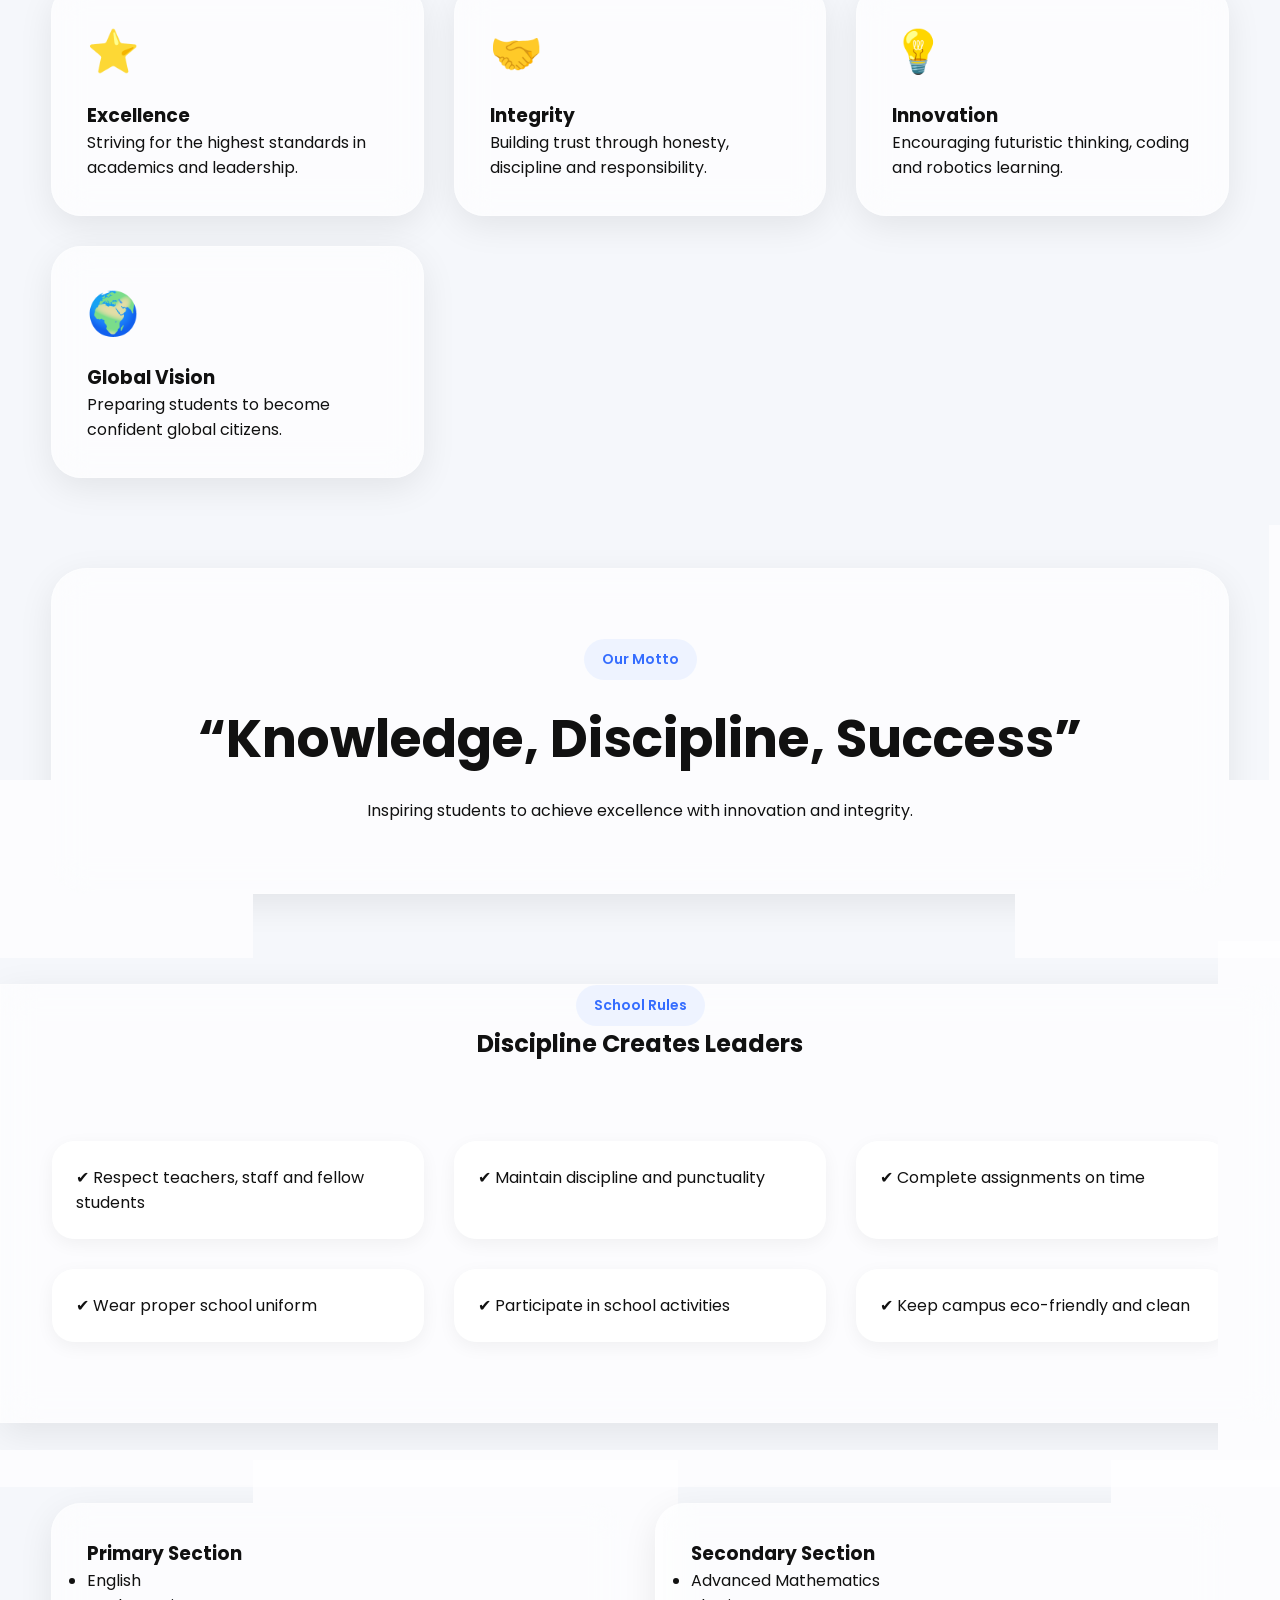
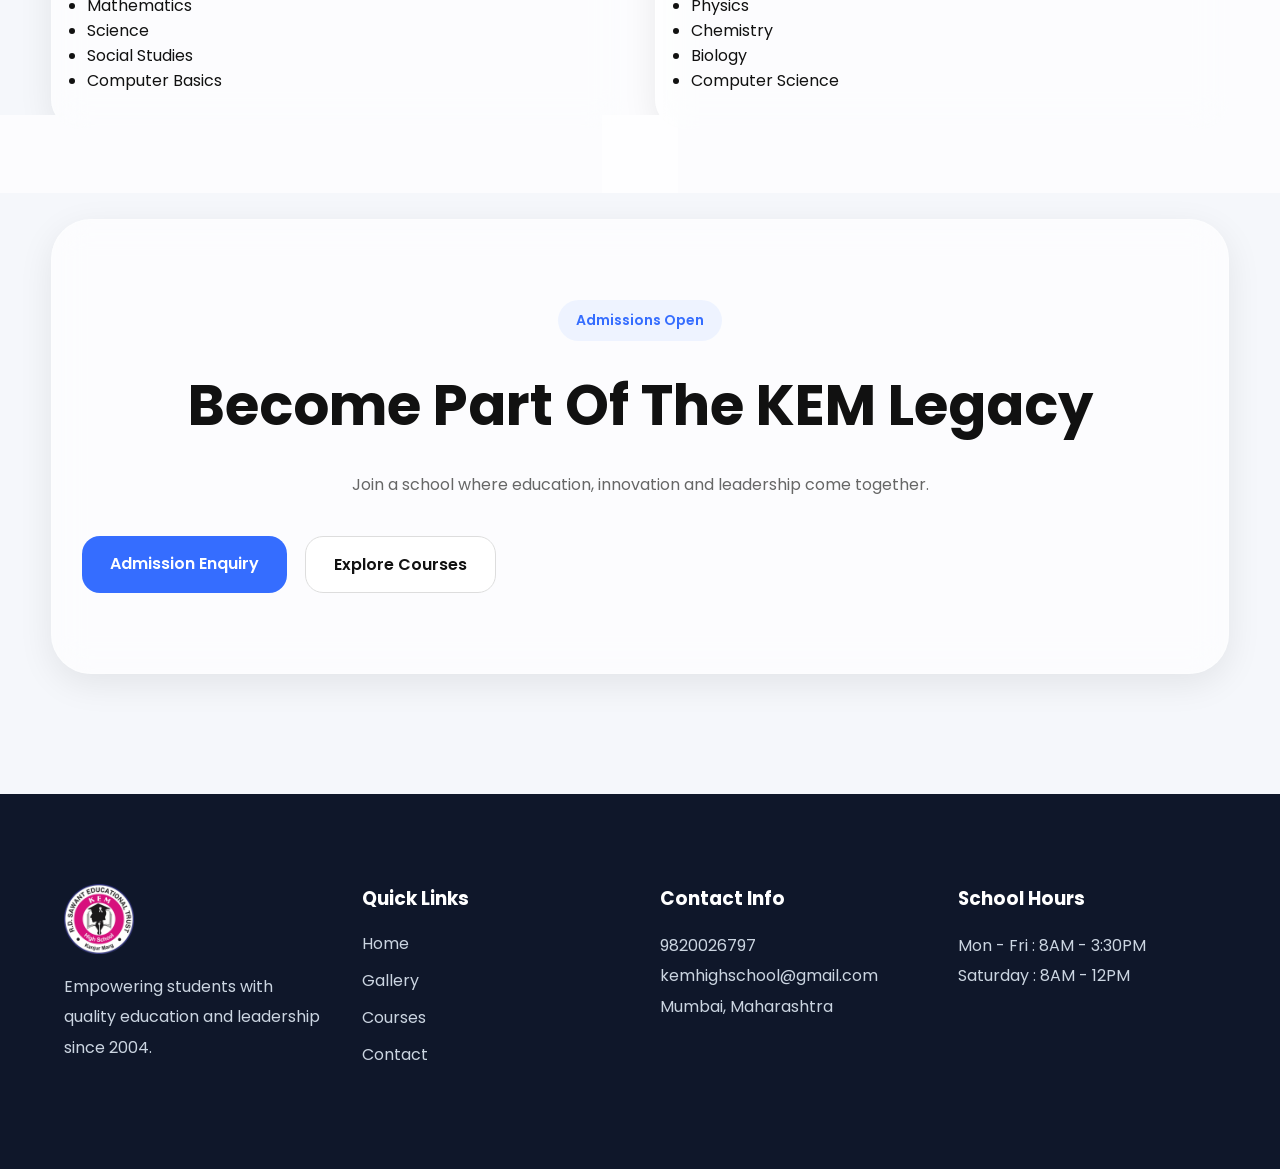
==== commit 1f5cecc4: "Update about.html" ====
--- a/about.html
+++ b/about.html
@@ -424,7 +424,7 @@
                 <h3>Contact Info</h3>
 
                 <p>9820026797</p>
-                <p>info@kemhighschool.edu</p>
+                <p>kemhighschool@gmail.com</p>
                 <p>Mumbai, Maharashtra</p>
 
             </div>
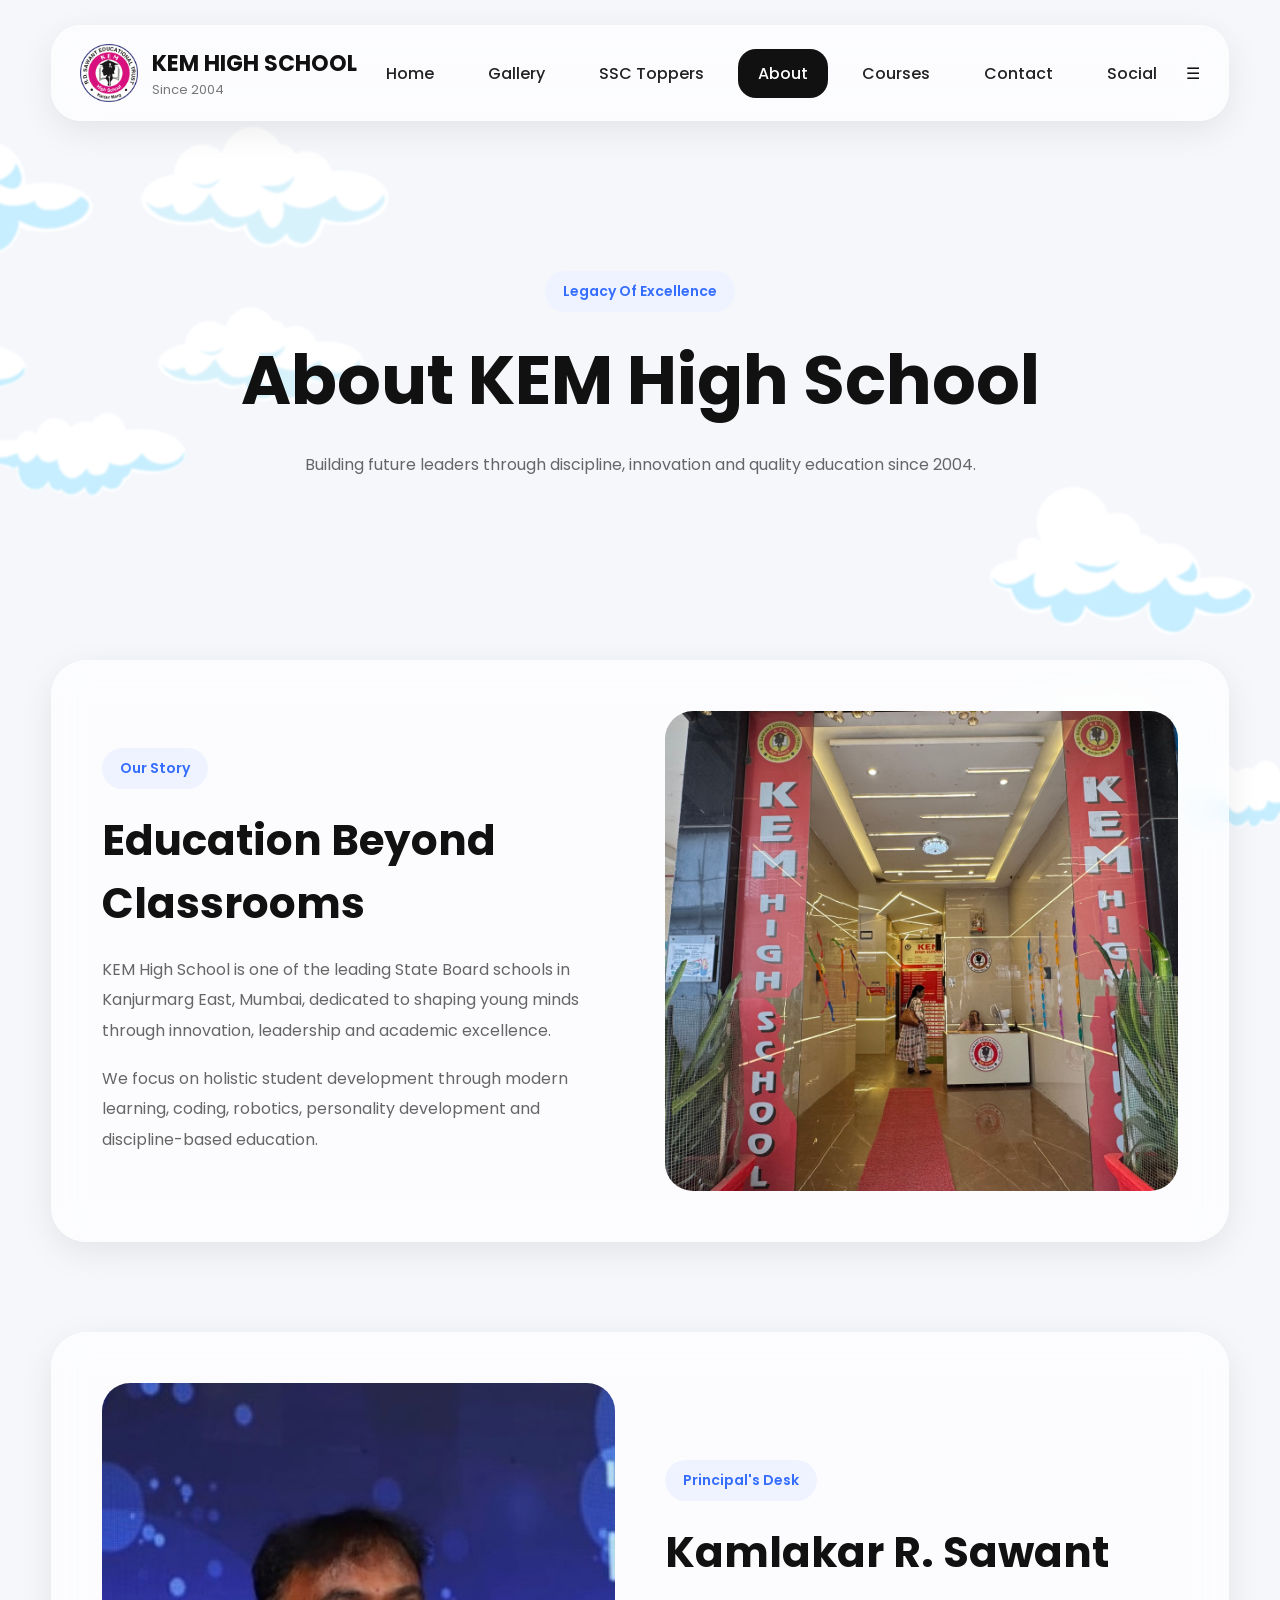
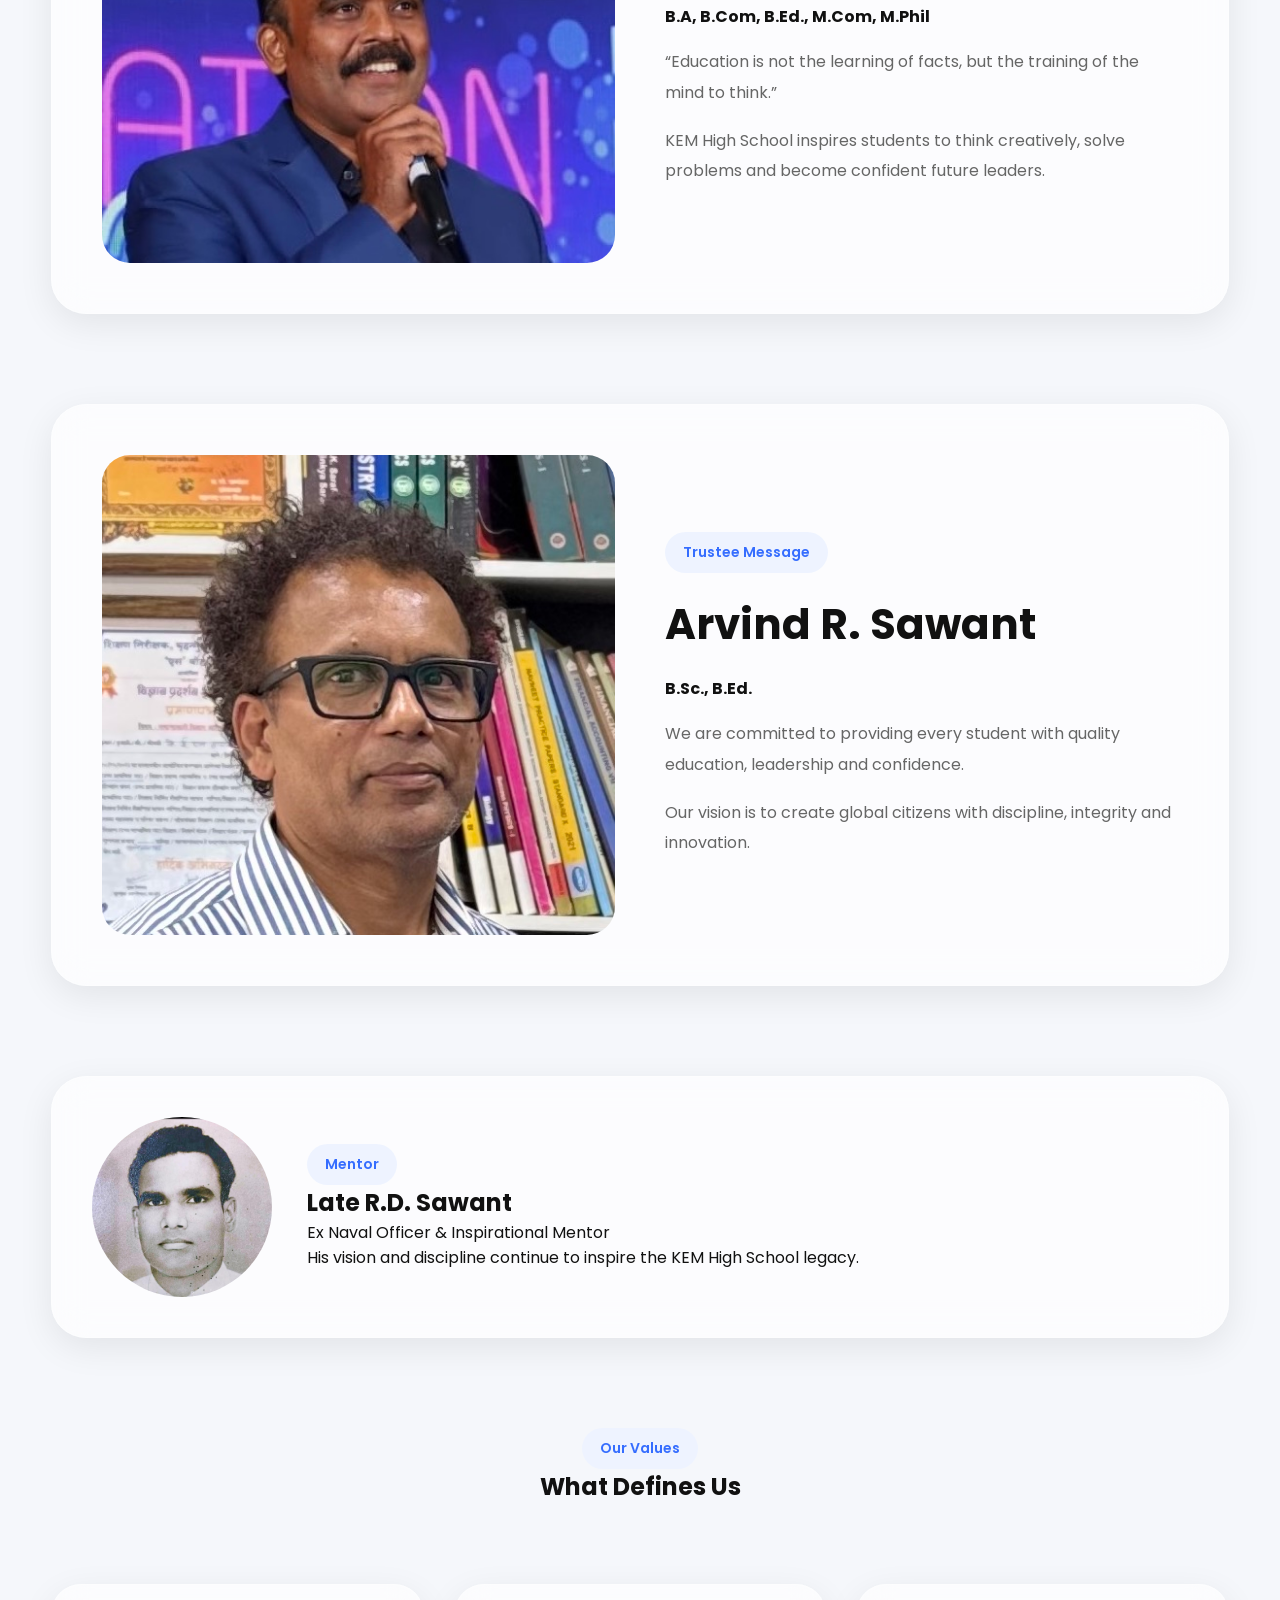
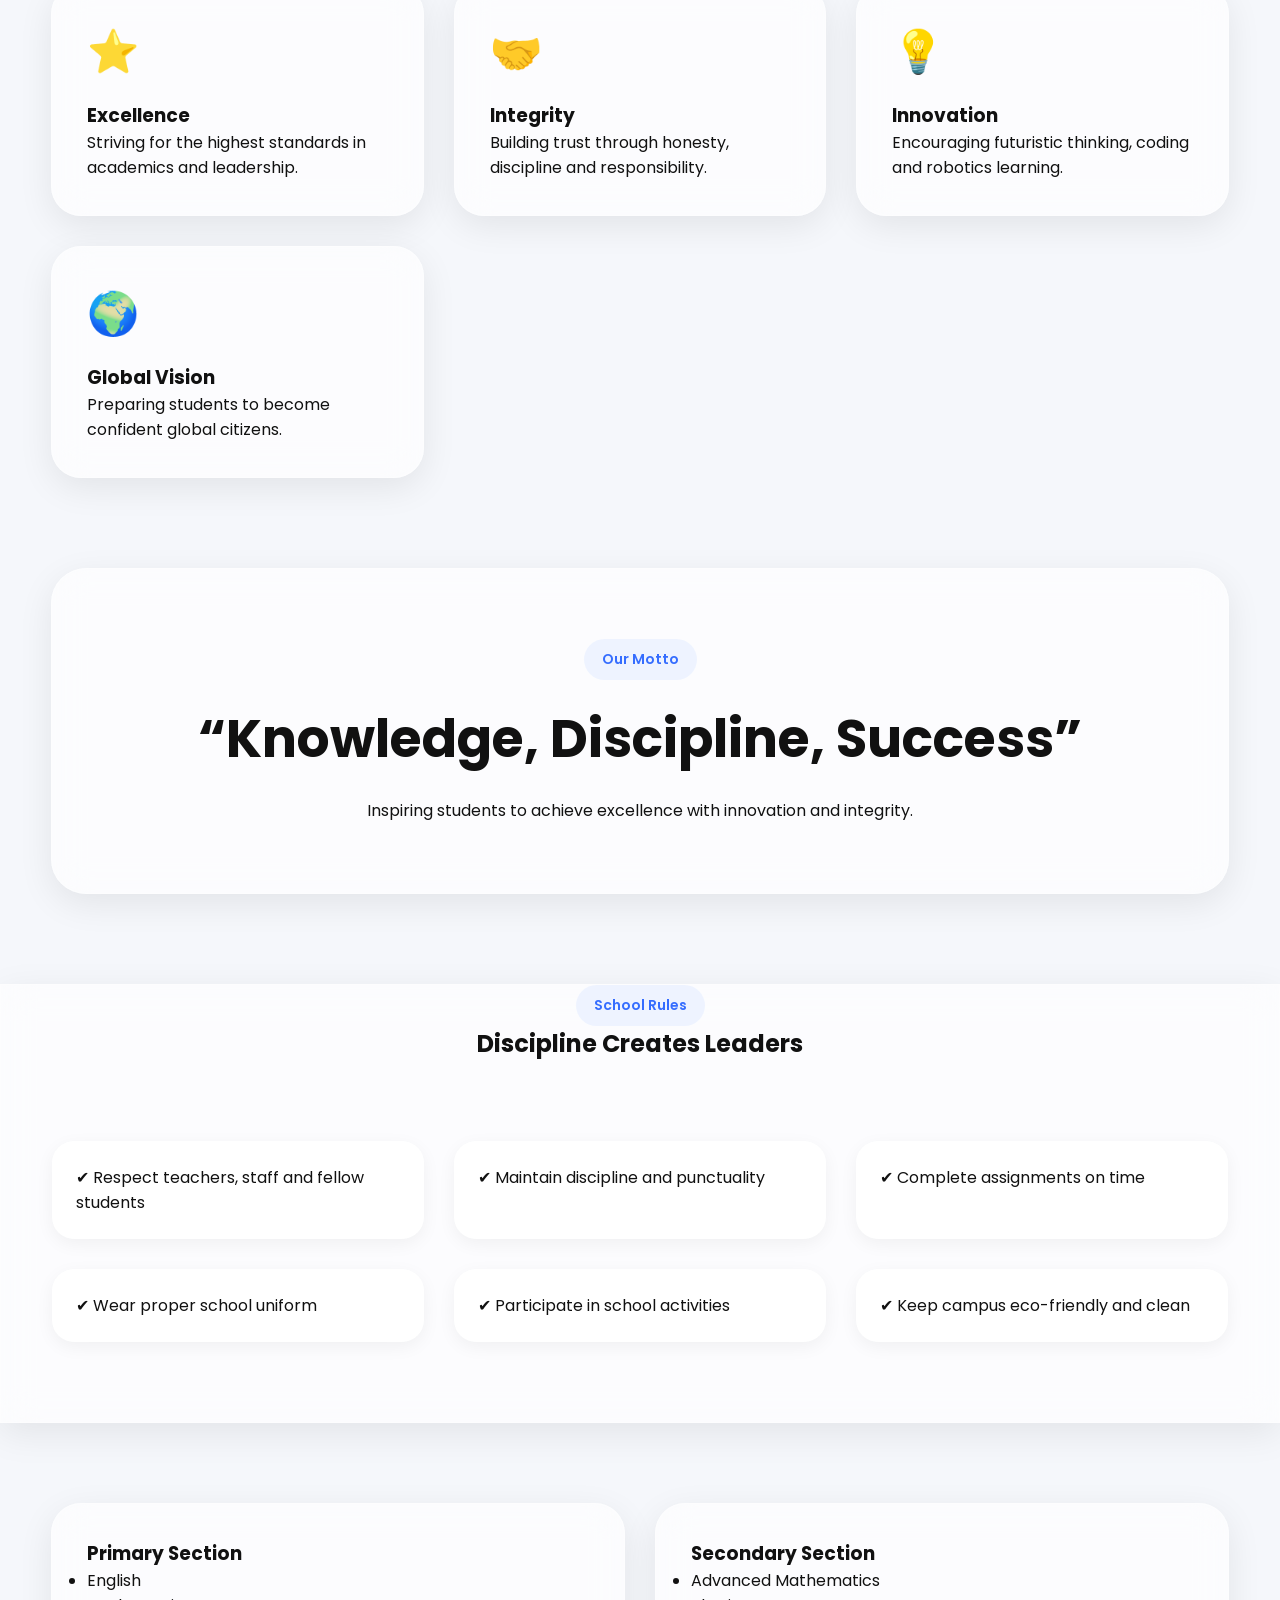
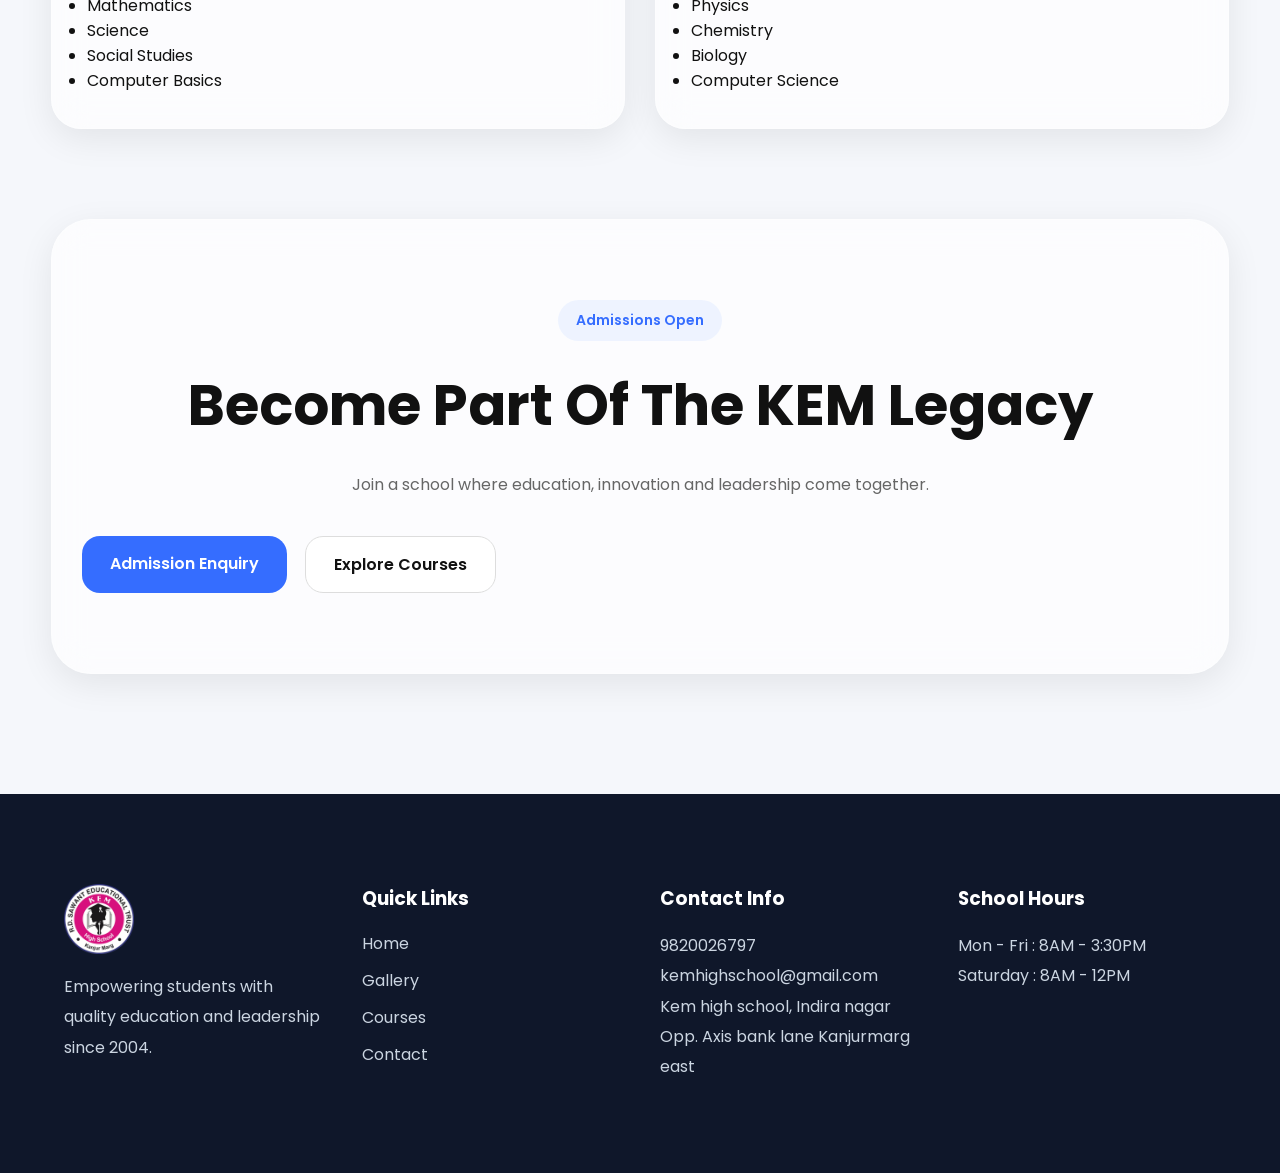
==== commit 6642d208: "Update about.html" ====
--- a/about.html
+++ b/about.html
@@ -425,7 +425,11 @@
 
                 <p>9820026797</p>
                 <p>kemhighschool@gmail.com</p>
-                <p>Mumbai, Maharashtra</p>
+                <p>
+Kem high school,
+Indira nagar
+Opp. Axis bank lane
+Kanjurmarg east</p>
 
             </div>
 
